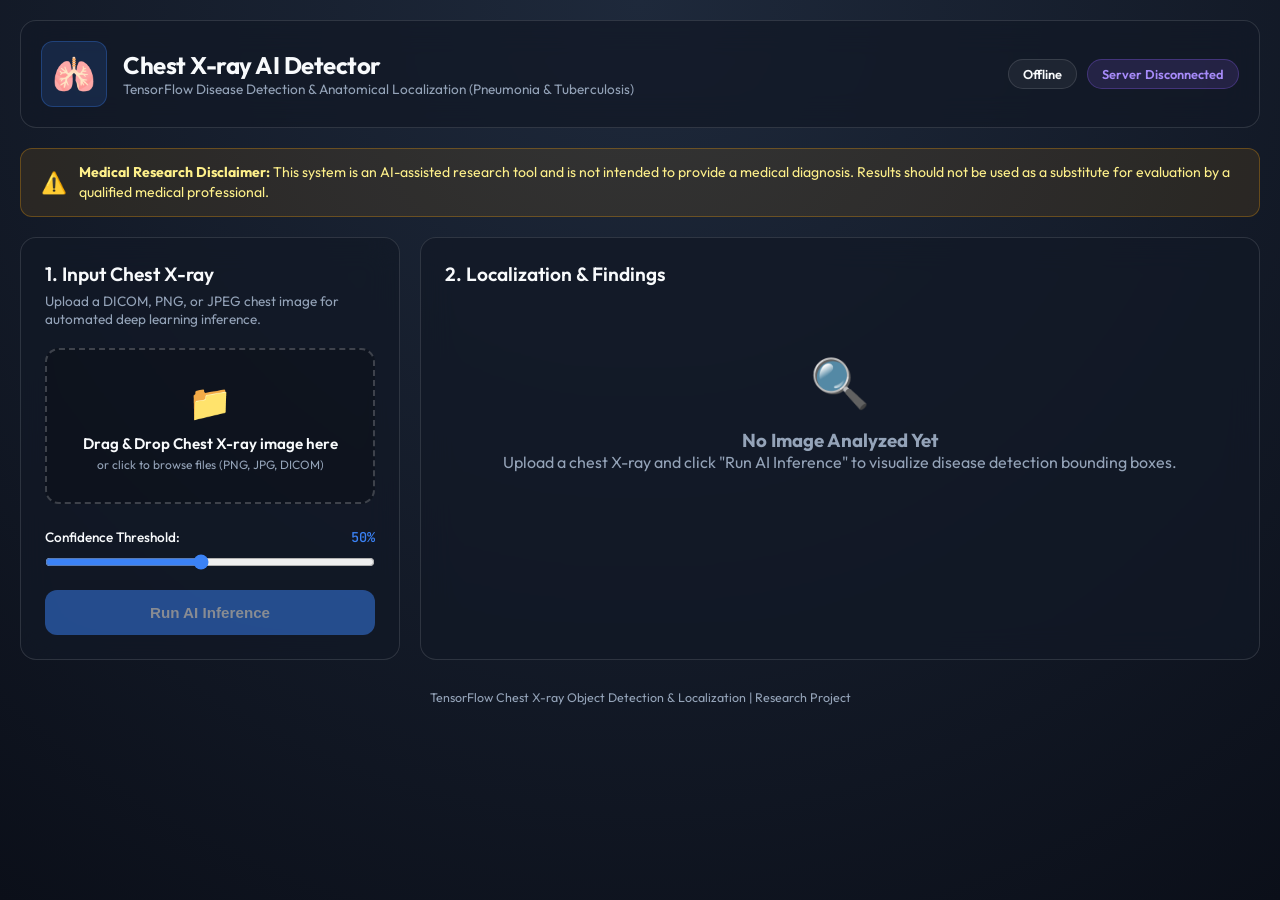
==== frontend/index.html @ af3ffcc7 "first commit" ====
<!DOCTYPE html>
<html lang="en">
<head>
    <meta charset="UTF-8">
    <meta name="viewport" content="width=device-width, initial-scale=1.0">
    <title>Chest X-ray Disease Detection & Localization AI</title>
    <link rel="stylesheet" href="style.css">
    <link rel="preconnect" href="https://fonts.googleapis.com">
    <link rel="preconnect" href="https://fonts.gstatic.com" crossorigin>
    <link href="https://fonts.googleapis.com/css2?family=Outfit:wght@300;400;500;600;700&family=JetBrains+Mono:wght@400;500&display=swap" rel="stylesheet">
</head>
<body>
    <div class="app-container">
        <!-- Top Banner / Header -->
        <header class="app-header">
            <div class="brand">
                <div class="logo-icon">🫁</div>
                <div>
                    <h1>Chest X-ray AI Detector</h1>
                    <p class="subtitle">TensorFlow Disease Detection & Anatomical Localization (Pneumonia & Tuberculosis)</p>
                </div>
            </div>
            <div class="system-status">
                <span class="status-badge pulse" id="statusBadge">Connecting...</span>
                <span class="status-badge gpu" id="gpuBadge">GPU: Checking</span>
            </div>
        </header>

        <!-- Mandatory Medical Disclaimer Banner -->
        <div class="disclaimer-banner">
            <span class="disclaimer-icon">⚠️</span>
            <p id="medicalDisclaimer">
                <strong>Medical Research Disclaimer:</strong> This system is an AI-assisted research tool and is not intended to provide a medical diagnosis. Results should not be used as a substitute for evaluation by a qualified medical professional.
            </p>
        </div>

        <!-- Main Workspace -->
        <main class="workspace">
            <!-- Left Side: Control & Upload Section -->
            <section class="control-panel glass-card">
                <h2>1. Input Chest X-ray</h2>
                <p class="section-desc">Upload a DICOM, PNG, or JPEG chest image for automated deep learning inference.</p>

                <!-- Drag & Drop Zone -->
                <div class="drop-zone" id="dropZone">
                    <input type="file" id="fileInput" accept="image/*,.dcm" class="file-input">
                    <div class="drop-content">
                        <div class="upload-icon">📁</div>
                        <p class="primary-text">Drag & Drop Chest X-ray image here</p>
                        <p class="secondary-text">or click to browse files (PNG, JPG, DICOM)</p>
                    </div>
                </div>

                <!-- Parameters Form -->
                <div class="controls-form">
                    <div class="control-group">
                        <div class="label-row">
                            <label for="confThreshold">Confidence Threshold:</label>
                            <span class="conf-val" id="confVal">50%</span>
                        </div>
                        <input type="range" id="confThreshold" min="10" max="95" value="50" step="5">
                    </div>

                    <button class="btn-primary" id="analyzeBtn" disabled>
                        <span>Run AI Inference</span>
                        <div class="spinner hidden" id="btnSpinner"></div>
                    </button>
                </div>
            </section>

            <!-- Right Side: Visualization & Findings Output -->
            <section class="results-panel glass-card">
                <h2>2. Localization & Findings</h2>

                <div class="results-grid" id="resultsGrid">
                    <!-- Placeholder State -->
                    <div class="placeholder-state" id="placeholderState">
                        <div class="pulse-ring">🔍</div>
                        <h3>No Image Analyzed Yet</h3>
                        <p>Upload a chest X-ray and click "Run AI Inference" to visualize disease detection bounding boxes.</p>
                    </div>

                    <!-- Active Result State -->
                    <div class="active-results hidden" id="activeResults">
                        <div class="image-viewer">
                            <div class="viewer-header">
                                <span>Annotated Image Output</span>
                                <span class="badge count-badge" id="detectionCountBadge">0 Detections</span>
                            </div>
                            <div class="image-container">
                                <img id="annotatedImage" src="" alt="Annotated X-ray Output">
                            </div>
                        </div>

                        <div class="findings-list">
                            <h3>Detected Abnormalities</h3>
                            <div id="findingsContainer" class="findings-container">
                                <!-- Dynamic Detection Cards -->
                            </div>
                        </div>
                    </div>
                </div>
            </section>
        </main>

        <!-- Footer -->
        <footer class="app-footer">
            <p>TensorFlow Chest X-ray Object Detection & Localization | Research Project</p>
        </footer>
    </div>

    <script src="app.js"></script>
</body>
</html>
---- frontend/style.css ----
:root {
    --bg-dark: #0b0f19;
    --card-bg: rgba(18, 24, 38, 0.75);
    --border-color: rgba(255, 255, 255, 0.12);
    --primary: #3b82f6;
    --primary-hover: #2563eb;
    --accent-pneu: #ff6b00;
    --accent-tb: #00e676;
    --text-main: #f8fafc;
    --text-muted: #94a3b8;
    --font-sans: 'Outfit', -apple-system, sans-serif;
    --font-mono: 'JetBrains Mono', monospace;
}

* {
    box-sizing: border-box;
    margin: 0;
    padding: 0;
}

body {
    background: radial-gradient(circle at 50% 0%, #1e293b 0%, #0b0f19 100%);
    color: var(--text-main);
    font-family: var(--font-sans);
    min-height: 100vh;
    display: flex;
    justify-content: center;
    padding: 20px;
}

.app-container {
    width: 100%;
    max-width: 1300px;
    display: flex;
    flex-direction: column;
    gap: 20px;
}

/* Header */
.app-header {
    display: flex;
    justify-content: space-between;
    align-items: center;
    padding: 20px;
    background: var(--card-bg);
    backdrop-filter: blur(16px);
    border: 1px solid var(--border-color);
    border-radius: 16px;
}

.brand {
    display: flex;
    align-items: center;
    gap: 16px;
}

.logo-icon {
    font-size: 2.2rem;
    background: rgba(59, 130, 246, 0.15);
    padding: 10px;
    border-radius: 12px;
    border: 1px solid rgba(59, 130, 246, 0.3);
}

.brand h1 {
    font-size: 1.5rem;
    font-weight: 700;
    letter-spacing: -0.5px;
}

.subtitle {
    font-size: 0.85rem;
    color: var(--text-muted);
}

.system-status {
    display: flex;
    gap: 10px;
}

.status-badge {
    padding: 6px 14px;
    border-radius: 20px;
    font-size: 0.8rem;
    font-weight: 600;
    background: rgba(255, 255, 255, 0.05);
    border: 1px solid var(--border-color);
}

.status-badge.online {
    background: rgba(16, 185, 129, 0.15);
    color: #10b981;
    border-color: rgba(16, 185, 129, 0.3);
}

.status-badge.gpu {
    background: rgba(139, 92, 246, 0.15);
    color: #a78bfa;
    border-color: rgba(139, 92, 246, 0.3);
}

/* Medical Disclaimer Banner */
.disclaimer-banner {
    display: flex;
    align-items: center;
    gap: 12px;
    padding: 14px 20px;
    background: rgba(245, 158, 11, 0.1);
    border: 1px solid rgba(245, 158, 11, 0.3);
    border-radius: 12px;
    color: #fef08a;
    font-size: 0.88rem;
    line-height: 1.4;
}

.disclaimer-icon {
    font-size: 1.3rem;
}

/* Workspace Layout */
.workspace {
    display: grid;
    grid-template-columns: 380px 1fr;
    gap: 20px;
}

@media (max-width: 960px) {
    .workspace {
        grid-template-columns: 1fr;
    }
}

.glass-card {
    background: var(--card-bg);
    backdrop-filter: blur(16px);
    border: 1px solid var(--border-color);
    border-radius: 16px;
    padding: 24px;
}

.control-panel h2, .results-panel h2 {
    font-size: 1.2rem;
    font-weight: 600;
    margin-bottom: 6px;
}

.section-desc {
    font-size: 0.85rem;
    color: var(--text-muted);
    margin-bottom: 20px;
}

/* Drop Zone */
.drop-zone {
    border: 2px dashed rgba(255, 255, 255, 0.2);
    border-radius: 14px;
    padding: 30px 20px;
    text-align: center;
    cursor: pointer;
    position: relative;
    transition: all 0.2s ease;
    background: rgba(0, 0, 0, 0.2);
}

.drop-zone:hover, .drop-zone.drag-over {
    border-color: var(--primary);
    background: rgba(59, 130, 246, 0.08);
}

.file-input {
    position: absolute;
    top: 0;
    left: 0;
    width: 100%;
    height: 100%;
    opacity: 0;
    cursor: pointer;
}

.upload-icon {
    font-size: 2.2rem;
    margin-bottom: 10px;
}

.primary-text {
    font-weight: 600;
    font-size: 0.95rem;
    margin-bottom: 4px;
}

.secondary-text {
    font-size: 0.75rem;
    color: var(--text-muted);
}

/* Form Controls */
.controls-form {
    margin-top: 24px;
    display: flex;
    flex-direction: column;
    gap: 20px;
}

.control-group {
    display: flex;
    flex-direction: column;
    gap: 8px;
}

.label-row {
    display: flex;
    justify-content: space-between;
    font-size: 0.85rem;
    font-weight: 500;
}

.conf-val {
    color: var(--primary);
    font-family: var(--font-mono);
}

input[type="range"] {
    width: 100%;
    accent-color: var(--primary);
}

/* Button */
.btn-primary {
    background: var(--primary);
    color: white;
    border: none;
    padding: 14px;
    border-radius: 12px;
    font-weight: 600;
    font-size: 0.95rem;
    cursor: pointer;
    display: flex;
    justify-content: center;
    align-items: center;
    gap: 10px;
    transition: background 0.2s ease;
}

.btn-primary:hover:not(:disabled) {
    background: var(--primary-hover);
}

.btn-primary:disabled {
    opacity: 0.5;
    cursor: not-allowed;
}

/* Results Panel */
.placeholder-state {
    display: flex;
    flex-direction: column;
    align-items: center;
    justify-content: center;
    padding: 60px 20px;
    text-align: center;
    color: var(--text-muted);
}

.pulse-ring {
    font-size: 3rem;
    margin-bottom: 16px;
}

.active-results {
    display: grid;
    grid-template-columns: 1fr 340px;
    gap: 20px;
}

@media (max-width: 1100px) {
    .active-results {
        grid-template-columns: 1fr;
    }
}

.image-viewer {
    background: rgba(0, 0, 0, 0.4);
    border: 1px solid var(--border-color);
    border-radius: 12px;
    overflow: hidden;
}

.viewer-header {
    display: flex;
    justify-content: space-between;
    align-items: center;
    padding: 12px 16px;
    background: rgba(255, 255, 255, 0.05);
    font-size: 0.85rem;
    font-weight: 600;
}

.count-badge {
    background: var(--primary);
    padding: 4px 10px;
    border-radius: 12px;
    font-size: 0.75rem;
}

.image-container img {
    width: 100%;
    height: auto;
    display: block;
    object-fit: contain;
    max-height: 520px;
}

.findings-list h3 {
    font-size: 1rem;
    margin-bottom: 12px;
}

.findings-container {
    display: flex;
    flex-direction: column;
    gap: 12px;
}

.card-detection {
    background: rgba(255, 255, 255, 0.04);
    border: 1px solid var(--border-color);
    border-left: 4px solid var(--primary);
    border-radius: 10px;
    padding: 14px;
}

.card-detection.pneumonia {
    border-left-color: var(--accent-pneu);
}

.card-detection.tuberculosis {
    border-left-color: var(--accent-tb);
}

.card-header {
    display: flex;
    justify-content: space-between;
    align-items: center;
    margin-bottom: 8px;
}

.disease-title {
    font-weight: 700;
    font-size: 0.95rem;
}

.conf-score {
    font-family: var(--font-mono);
    font-weight: 600;
    font-size: 0.9rem;
    color: var(--primary);
}

.location-tag {
    font-size: 0.8rem;
    color: var(--text-muted);
    margin-bottom: 8px;
}

.progress-bar {
    height: 6px;
    background: rgba(255, 255, 255, 0.1);
    border-radius: 3px;
    overflow: hidden;
}

.progress-fill {
    height: 100%;
    background: var(--primary);
    transition: width 0.4s ease;
}

.hidden {
    display: none !important;
}

/* Spinner */
.spinner {
    width: 18px;
    height: 18px;
    border: 2px solid rgba(255, 255, 255, 0.3);
    border-top-color: white;
    border-radius: 50%;
    animation: spin 0.8s linear infinite;
}

@keyframes spin {
    to { transform: rotate(360deg); }
}

.app-footer {
    text-align: center;
    font-size: 0.78rem;
    color: var(--text-muted);
    padding: 10px 0;
}
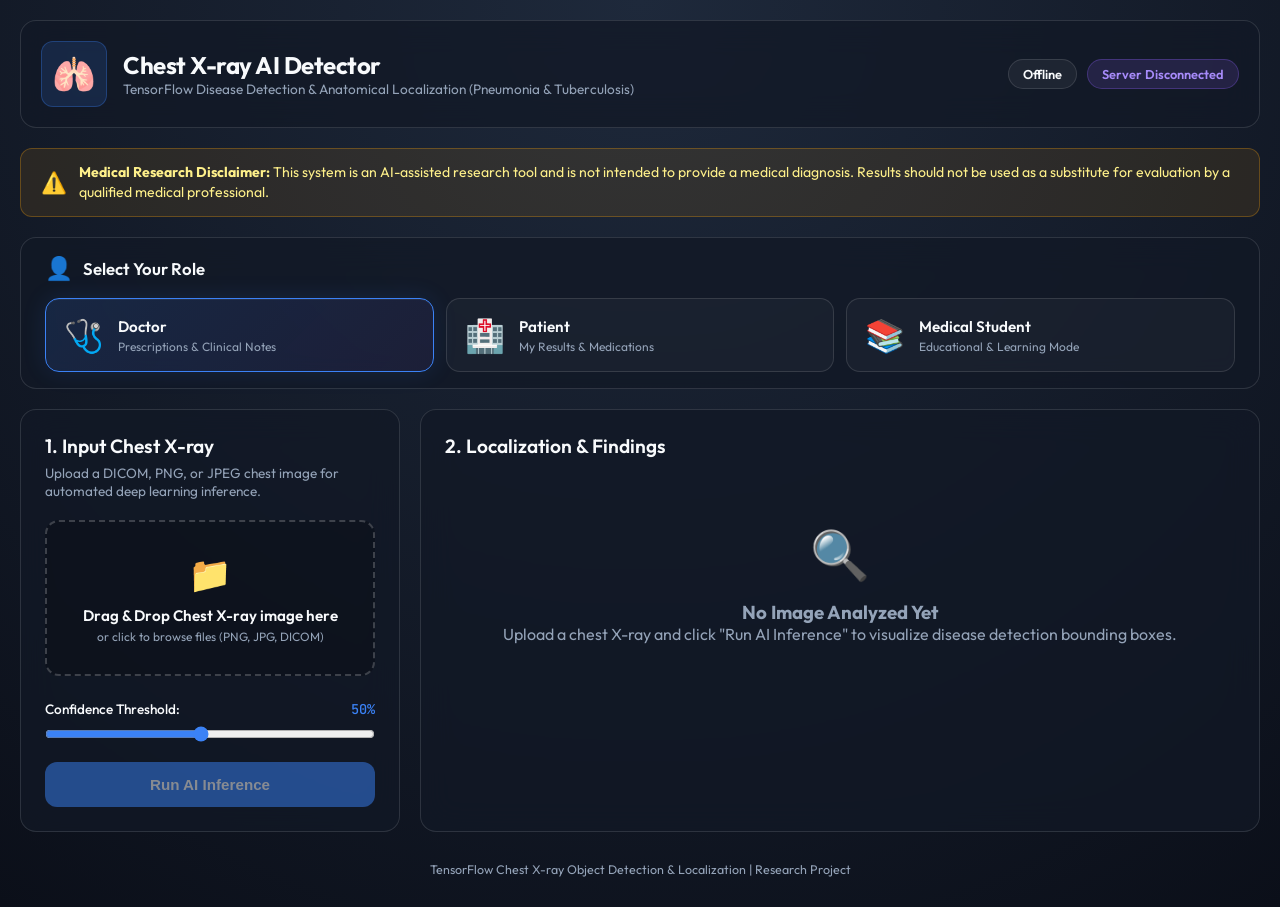
==== commit af5df7e5: "Add agentic AI engine and script updates" ====
--- a/frontend/index.html
+++ b/frontend/index.html
@@ -34,6 +34,37 @@
             </p>
         </div>
 
+        <!-- Role Selection -->
+        <div class="role-selector glass-card" id="roleSelector">
+            <div class="role-header">
+                <span>👤</span>
+                <h3>Select Your Role</h3>
+            </div>
+            <div class="role-buttons">
+                <button class="role-btn active" data-role="doctor" id="roleDoctor">
+                    <span class="role-emoji">🩺</span>
+                    <div>
+                        <span class="role-name">Doctor</span>
+                        <span class="role-desc">Prescriptions & Clinical Notes</span>
+                    </div>
+                </button>
+                <button class="role-btn" data-role="patient" id="rolePatient">
+                    <span class="role-emoji">🏥</span>
+                    <div>
+                        <span class="role-name">Patient</span>
+                        <span class="role-desc">My Results & Medications</span>
+                    </div>
+                </button>
+                <button class="role-btn" data-role="student" id="roleStudent">
+                    <span class="role-emoji">📚</span>
+                    <div>
+                        <span class="role-name">Medical Student</span>
+                        <span class="role-desc">Educational & Learning Mode</span>
+                    </div>
+                </button>
+            </div>
+        </div>
+
         <!-- Main Workspace -->
         <main class="workspace">
             <!-- Left Side: Control & Upload Section -->
@@ -103,6 +134,80 @@
             </section>
         </main>
 
+        <!-- Clinical Workflow Section (appears after analysis) -->
+        <section class="clinical-section hidden" id="clinicalSection">
+            <!-- Severity Assessment -->
+            <div class="severity-bar glass-card" id="severityBar">
+                <div class="severity-header">
+                    <h2><span class="panel-icon">⚡</span> Clinical Assessment</h2>
+                    <span class="severity-badge" id="severityBadge">Pending</span>
+                </div>
+                <div class="severity-summary" id="severitySummary"></div>
+            </div>
+
+            <div class="clinical-grid">
+                <!-- Prescription Panel -->
+                <div class="prescription-panel glass-card" id="prescriptionPanel">
+                    <div class="panel-header">
+                        <h2><span class="panel-icon">💊</span> <span id="rxTitle">Prescription</span></h2>
+                        <span class="role-indicator" id="rxRoleIndicator"></span>
+                    </div>
+                    <div id="prescriptionContent"></div>
+                </div>
+
+                <!-- Follow-Up Timeline -->
+                <div class="followup-panel glass-card" id="followupPanel">
+                    <div class="panel-header">
+                        <h2><span class="panel-icon">📅</span> <span id="fuTitle">Follow-Up Plan</span></h2>
+                    </div>
+                    <div class="timeline" id="followupTimeline"></div>
+                </div>
+            </div>
+
+            <!-- Clinical Notes (Doctor Only) -->
+            <div class="notes-panel glass-card hidden" id="clinicalNotesPanel">
+                <div class="panel-header">
+                    <h2><span class="panel-icon">📝</span> Clinical Notes</h2>
+                </div>
+                <textarea id="clinicalNotes" placeholder="Add clinical observations, patient history, and additional notes here..."></textarea>
+            </div>
+
+            <!-- Patient Lifestyle (Patient Only) -->
+            <div class="lifestyle-panel glass-card hidden" id="lifestylePanel">
+                <div class="panel-header">
+                    <h2><span class="panel-icon">🌿</span> Self-Care & Lifestyle Advice</h2>
+                </div>
+                <div id="lifestyleContent"></div>
+            </div>
+
+            <!-- Diet Recommendation Agent -->
+            <div class="diet-panel glass-card hidden" id="dietPanel">
+                <div class="panel-header">
+                    <h2><span class="panel-icon">🥗</span> Diet Recommendation Agent</h2>
+                    <span class="diet-badge" id="dietBadge">AI Nutrition</span>
+                </div>
+                <div id="dietContent"></div>
+            </div>
+
+            <!-- Educational Panel (Student Only) -->
+            <div class="education-panel glass-card hidden" id="educationPanel">
+                <div class="panel-header">
+                    <h2><span class="panel-icon">📖</span> Educational Information</h2>
+                </div>
+                <div id="educationContent"></div>
+            </div>
+
+            <!-- Report Generation -->
+            <div class="report-actions glass-card" id="reportActions">
+                <button class="btn-report" id="generateReportBtn">
+                    <span>📋</span> Generate Clinical Report
+                </button>
+                <button class="btn-report secondary" id="printReportBtn">
+                    <span>🖨️</span> Print Report
+                </button>
+            </div>
+        </section>
+
         <!-- Footer -->
         <footer class="app-footer">
             <p>TensorFlow Chest X-ray Object Detection & Localization | Research Project</p>
--- a/frontend/style.css
+++ b/frontend/style.css
@@ -399,3 +399,864 @@
     color: var(--text-muted);
     padding: 10px 0;
 }
+
+/* ============================================================
+   ROLE SELECTOR
+   ============================================================ */
+.role-selector {
+    padding: 16px 24px;
+}
+
+.role-header {
+    display: flex;
+    align-items: center;
+    gap: 10px;
+    margin-bottom: 16px;
+}
+
+.role-header span {
+    font-size: 1.4rem;
+}
+
+.role-header h3 {
+    font-size: 1.05rem;
+    font-weight: 600;
+}
+
+.role-buttons {
+    display: grid;
+    grid-template-columns: repeat(3, 1fr);
+    gap: 12px;
+}
+
+.role-btn {
+    display: flex;
+    align-items: center;
+    gap: 14px;
+    padding: 16px 18px;
+    background: rgba(255, 255, 255, 0.03);
+    border: 1px solid var(--border-color);
+    border-radius: 14px;
+    color: var(--text-main);
+    cursor: pointer;
+    transition: all 0.3s cubic-bezier(0.4, 0, 0.2, 1);
+    text-align: left;
+    font-family: var(--font-sans);
+}
+
+.role-btn:hover {
+    background: rgba(59, 130, 246, 0.06);
+    border-color: rgba(59, 130, 246, 0.25);
+    transform: translateY(-2px);
+}
+
+.role-btn.active {
+    background: linear-gradient(135deg, rgba(59, 130, 246, 0.14), rgba(139, 92, 246, 0.08));
+    border-color: var(--primary);
+    box-shadow: 0 0 24px rgba(59, 130, 246, 0.12), inset 0 1px 0 rgba(255, 255, 255, 0.06);
+}
+
+.role-emoji {
+    font-size: 2rem;
+    flex-shrink: 0;
+}
+
+.role-name {
+    font-weight: 600;
+    font-size: 0.95rem;
+    display: block;
+}
+
+.role-desc {
+    font-size: 0.75rem;
+    color: var(--text-muted);
+    display: block;
+    margin-top: 3px;
+}
+
+/* ============================================================
+   CLINICAL SECTION & ANIMATIONS
+   ============================================================ */
+.clinical-section {
+    display: flex;
+    flex-direction: column;
+    gap: 20px;
+    animation: slideUp 0.5s cubic-bezier(0.4, 0, 0.2, 1);
+}
+
+@keyframes slideUp {
+    from { opacity: 0; transform: translateY(30px); }
+    to { opacity: 1; transform: translateY(0); }
+}
+
+@keyframes fadeInUp {
+    from { opacity: 0; transform: translateY(16px); }
+    to { opacity: 1; transform: translateY(0); }
+}
+
+/* Severity Bar */
+.severity-header {
+    display: flex;
+    justify-content: space-between;
+    align-items: center;
+    margin-bottom: 16px;
+}
+
+.severity-header h2 {
+    font-size: 1.15rem;
+    font-weight: 600;
+    display: flex;
+    align-items: center;
+    gap: 8px;
+}
+
+.panel-icon {
+    font-size: 1.2rem;
+}
+
+.severity-badge {
+    padding: 6px 16px;
+    border-radius: 20px;
+    font-size: 0.85rem;
+    font-weight: 700;
+    font-family: var(--font-mono);
+    letter-spacing: 0.5px;
+}
+
+.severity-badge.mild {
+    background: rgba(16, 185, 129, 0.15);
+    color: #10b981;
+    border: 1px solid rgba(16, 185, 129, 0.3);
+}
+
+.severity-badge.moderate {
+    background: rgba(245, 158, 11, 0.15);
+    color: #f59e0b;
+    border: 1px solid rgba(245, 158, 11, 0.3);
+}
+
+.severity-badge.severe {
+    background: rgba(239, 68, 68, 0.15);
+    color: #ef4444;
+    border: 1px solid rgba(239, 68, 68, 0.3);
+}
+
+.severity-summary {
+    font-size: 0.9rem;
+    color: var(--text-muted);
+    line-height: 1.7;
+}
+
+.severity-summary strong {
+    color: var(--text-main);
+}
+
+/* Clinical Grid */
+.clinical-grid {
+    display: grid;
+    grid-template-columns: 1fr 1fr;
+    gap: 20px;
+}
+
+/* Panel Headers */
+.panel-header {
+    display: flex;
+    justify-content: space-between;
+    align-items: center;
+    margin-bottom: 20px;
+}
+
+.panel-header h2 {
+    font-size: 1.1rem;
+    font-weight: 600;
+    display: flex;
+    align-items: center;
+    gap: 8px;
+    margin-bottom: 0;
+}
+
+.role-indicator {
+    font-size: 0.72rem;
+    padding: 4px 10px;
+    border-radius: 8px;
+    background: rgba(59, 130, 246, 0.12);
+    color: var(--primary);
+    font-weight: 600;
+}
+
+/* ============================================================
+   PRESCRIPTION CARDS
+   ============================================================ */
+.disease-rx-group {
+    margin-bottom: 24px;
+    animation: fadeInUp 0.4s ease both;
+}
+
+.disease-rx-group:last-child {
+    margin-bottom: 0;
+}
+
+.disease-rx-title {
+    display: flex;
+    align-items: center;
+    gap: 10px;
+    margin-bottom: 14px;
+    padding-bottom: 10px;
+    border-bottom: 1px solid var(--border-color);
+}
+
+.disease-rx-title h3 {
+    font-size: 1rem;
+    font-weight: 600;
+}
+
+.disease-rx-severity {
+    font-size: 0.72rem;
+    padding: 3px 10px;
+    border-radius: 10px;
+    font-weight: 600;
+}
+
+.rx-cards {
+    display: flex;
+    flex-direction: column;
+    gap: 10px;
+}
+
+.rx-card {
+    background: rgba(255, 255, 255, 0.03);
+    border: 1px solid var(--border-color);
+    border-radius: 12px;
+    padding: 14px 16px;
+    transition: all 0.25s ease;
+    animation: fadeInUp 0.4s ease both;
+}
+
+.rx-card:hover {
+    background: rgba(255, 255, 255, 0.06);
+    border-color: rgba(255, 255, 255, 0.2);
+}
+
+.rx-card.excluded {
+    opacity: 0.35;
+}
+
+.rx-card.excluded .rx-drug-name,
+.rx-card.excluded .rx-dose {
+    text-decoration: line-through;
+}
+
+.rx-card-header {
+    display: flex;
+    justify-content: space-between;
+    align-items: center;
+    margin-bottom: 10px;
+}
+
+.rx-drug-info {
+    display: flex;
+    align-items: center;
+    gap: 8px;
+    flex-wrap: wrap;
+}
+
+.rx-drug-name {
+    font-weight: 700;
+    font-size: 0.95rem;
+}
+
+.rx-dose {
+    font-family: var(--font-mono);
+    font-size: 0.82rem;
+    color: var(--primary);
+    font-weight: 500;
+}
+
+.rx-class-badge {
+    padding: 3px 10px;
+    border-radius: 8px;
+    font-size: 0.68rem;
+    font-weight: 700;
+    text-transform: uppercase;
+    letter-spacing: 0.5px;
+    white-space: nowrap;
+}
+
+.rx-details {
+    display: grid;
+    grid-template-columns: repeat(3, 1fr);
+    gap: 8px;
+}
+
+.rx-detail-item {
+    font-size: 0.8rem;
+}
+
+.rx-detail-label {
+    color: var(--text-muted);
+    display: block;
+    font-size: 0.68rem;
+    margin-bottom: 2px;
+    text-transform: uppercase;
+    letter-spacing: 0.5px;
+}
+
+.rx-detail-value {
+    color: var(--text-main);
+    font-weight: 500;
+}
+
+.rx-toggle {
+    display: flex;
+    align-items: center;
+    gap: 6px;
+    cursor: pointer;
+    font-size: 0.76rem;
+    color: var(--text-muted);
+}
+
+.rx-toggle input[type="checkbox"] {
+    accent-color: var(--primary);
+    width: 16px;
+    height: 16px;
+    cursor: pointer;
+}
+
+.rx-patient-instruction {
+    margin-top: 8px;
+    padding: 8px 12px;
+    background: rgba(59, 130, 246, 0.06);
+    border-radius: 8px;
+    font-size: 0.82rem;
+    color: #93c5fd;
+    line-height: 1.5;
+}
+
+/* ============================================================
+   FOLLOW-UP TIMELINE
+   ============================================================ */
+.timeline {
+    position: relative;
+    padding-left: 28px;
+}
+
+.timeline::before {
+    content: '';
+    position: absolute;
+    left: 10px;
+    top: 8px;
+    bottom: 8px;
+    width: 2px;
+    background: linear-gradient(to bottom, var(--primary), rgba(139, 92, 246, 0.3));
+    border-radius: 2px;
+}
+
+.timeline-item {
+    position: relative;
+    padding: 10px 0;
+    animation: fadeInUp 0.4s ease both;
+}
+
+.timeline-dot {
+    position: absolute;
+    left: -24px;
+    top: 14px;
+    width: 14px;
+    height: 14px;
+    border-radius: 50%;
+    background: var(--bg-dark);
+    border: 3px solid var(--primary);
+    z-index: 1;
+}
+
+.timeline-dot.urgent {
+    border-color: #f59e0b;
+    background: rgba(245, 158, 11, 0.2);
+    box-shadow: 0 0 10px rgba(245, 158, 11, 0.3);
+}
+
+.timeline-content {
+    background: rgba(255, 255, 255, 0.03);
+    border: 1px solid var(--border-color);
+    border-radius: 10px;
+    padding: 14px 16px;
+    transition: all 0.2s ease;
+}
+
+.timeline-content:hover {
+    background: rgba(255, 255, 255, 0.06);
+}
+
+.timeline-time {
+    font-weight: 700;
+    font-size: 0.88rem;
+    color: var(--primary);
+    margin-bottom: 4px;
+    display: flex;
+    align-items: center;
+    gap: 8px;
+}
+
+.urgent-tag {
+    font-size: 0.62rem;
+    padding: 2px 8px;
+    background: rgba(245, 158, 11, 0.15);
+    color: #f59e0b;
+    border-radius: 6px;
+    font-weight: 700;
+}
+
+.timeline-action {
+    font-size: 0.83rem;
+    color: var(--text-muted);
+    line-height: 1.5;
+}
+
+.timeline-disease-tag {
+    font-size: 0.68rem;
+    padding: 2px 8px;
+    border-radius: 6px;
+    font-weight: 600;
+    margin-top: 6px;
+    display: inline-block;
+}
+
+/* ============================================================
+   CLINICAL NOTES
+   ============================================================ */
+.notes-panel textarea {
+    width: 100%;
+    min-height: 140px;
+    background: rgba(0, 0, 0, 0.3);
+    border: 1px solid var(--border-color);
+    border-radius: 10px;
+    padding: 16px;
+    color: var(--text-main);
+    font-family: var(--font-mono);
+    font-size: 0.85rem;
+    resize: vertical;
+    outline: none;
+    transition: border-color 0.2s ease, box-shadow 0.2s ease;
+    line-height: 1.6;
+}
+
+.notes-panel textarea:focus {
+    border-color: var(--primary);
+    box-shadow: 0 0 0 3px rgba(59, 130, 246, 0.1);
+}
+
+/* ============================================================
+   PATIENT LIFESTYLE
+   ============================================================ */
+.patient-explanation {
+    background: rgba(59, 130, 246, 0.08);
+    border: 1px solid rgba(59, 130, 246, 0.2);
+    border-radius: 12px;
+    padding: 18px 20px;
+    margin-bottom: 24px;
+    font-size: 0.92rem;
+    line-height: 1.7;
+    color: var(--text-main);
+}
+
+.patient-explanation h3 {
+    margin-bottom: 8px;
+    font-size: 1rem;
+    color: #93c5fd;
+}
+
+.lifestyle-list {
+    display: flex;
+    flex-direction: column;
+    gap: 10px;
+    margin-bottom: 24px;
+}
+
+.lifestyle-item {
+    padding: 12px 16px;
+    background: rgba(16, 185, 129, 0.06);
+    border: 1px solid rgba(16, 185, 129, 0.15);
+    border-radius: 10px;
+    font-size: 0.88rem;
+    line-height: 1.5;
+    color: var(--text-main);
+    animation: fadeInUp 0.3s ease both;
+}
+
+.warning-section {
+    margin-top: 8px;
+}
+
+.warning-title {
+    font-size: 1rem;
+    font-weight: 700;
+    color: #ef4444;
+    margin-bottom: 12px;
+    display: flex;
+    align-items: center;
+    gap: 8px;
+}
+
+.warning-list {
+    display: flex;
+    flex-direction: column;
+    gap: 8px;
+}
+
+.warning-item {
+    padding: 10px 16px;
+    background: rgba(239, 68, 68, 0.06);
+    border: 1px solid rgba(239, 68, 68, 0.15);
+    border-radius: 10px;
+    font-size: 0.85rem;
+    color: #fca5a5;
+    display: flex;
+    align-items: flex-start;
+    gap: 10px;
+    animation: fadeInUp 0.3s ease both;
+}
+
+.warning-item::before {
+    content: '⚠️';
+    flex-shrink: 0;
+}
+
+/* ============================================================
+   DIET RECOMMENDATION AGENT
+   ============================================================ */
+.diet-panel {
+    animation: fadeInUp 0.5s ease both;
+}
+
+.diet-badge {
+    font-size: 0.72rem;
+    padding: 4px 12px;
+    border-radius: 10px;
+    background: linear-gradient(135deg, rgba(16, 185, 129, 0.15), rgba(34, 197, 94, 0.1));
+    color: #34d399;
+    font-weight: 700;
+    border: 1px solid rgba(16, 185, 129, 0.3);
+}
+
+.diet-overview {
+    background: rgba(16, 185, 129, 0.06);
+    border: 1px solid rgba(16, 185, 129, 0.15);
+    border-radius: 12px;
+    padding: 16px 20px;
+    margin-bottom: 20px;
+    font-size: 0.9rem;
+    line-height: 1.6;
+    color: var(--text-main);
+}
+
+.diet-overview h3 {
+    color: #34d399;
+    margin-bottom: 6px;
+    font-size: 1rem;
+}
+
+.diet-grid {
+    display: grid;
+    grid-template-columns: 1fr 1fr;
+    gap: 16px;
+    margin-bottom: 20px;
+}
+
+.diet-category {
+    background: rgba(255, 255, 255, 0.03);
+    border: 1px solid var(--border-color);
+    border-radius: 12px;
+    padding: 16px;
+    animation: fadeInUp 0.4s ease both;
+}
+
+.diet-category-title {
+    font-weight: 700;
+    font-size: 0.92rem;
+    margin-bottom: 12px;
+    display: flex;
+    align-items: center;
+    gap: 8px;
+}
+
+.diet-items {
+    display: flex;
+    flex-direction: column;
+    gap: 6px;
+}
+
+.diet-item {
+    padding: 8px 12px;
+    background: rgba(16, 185, 129, 0.04);
+    border-radius: 8px;
+    font-size: 0.84rem;
+    color: var(--text-main);
+    line-height: 1.4;
+}
+
+.diet-item.avoid {
+    background: rgba(239, 68, 68, 0.06);
+    border-left: 3px solid rgba(239, 68, 68, 0.4);
+}
+
+.diet-item.recommend {
+    background: rgba(16, 185, 129, 0.06);
+    border-left: 3px solid rgba(16, 185, 129, 0.4);
+}
+
+.diet-meal-plan {
+    background: rgba(139, 92, 246, 0.06);
+    border: 1px solid rgba(139, 92, 246, 0.15);
+    border-radius: 12px;
+    padding: 16px 20px;
+}
+
+.diet-meal-plan h4 {
+    color: #a78bfa;
+    font-size: 0.95rem;
+    margin-bottom: 12px;
+    display: flex;
+    align-items: center;
+    gap: 8px;
+}
+
+.meal-row {
+    display: flex;
+    align-items: flex-start;
+    gap: 12px;
+    padding: 10px 0;
+    border-bottom: 1px solid rgba(255, 255, 255, 0.05);
+}
+
+.meal-row:last-child {
+    border-bottom: none;
+}
+
+.meal-time {
+    font-weight: 700;
+    font-size: 0.82rem;
+    color: var(--primary);
+    min-width: 90px;
+    flex-shrink: 0;
+}
+
+.meal-desc {
+    font-size: 0.84rem;
+    color: var(--text-muted);
+    line-height: 1.5;
+}
+
+.diet-nutrients {
+    display: flex;
+    gap: 10px;
+    flex-wrap: wrap;
+    margin-top: 16px;
+}
+
+.nutrient-tag {
+    padding: 6px 14px;
+    border-radius: 20px;
+    font-size: 0.76rem;
+    font-weight: 600;
+    background: rgba(255, 255, 255, 0.04);
+    border: 1px solid var(--border-color);
+}
+
+.nutrient-tag.highlight {
+    background: rgba(59, 130, 246, 0.1);
+    border-color: rgba(59, 130, 246, 0.3);
+    color: #93c5fd;
+}
+
+/* ============================================================
+   EDUCATION PANEL
+   ============================================================ */
+.edu-section {
+    margin-bottom: 24px;
+    animation: fadeInUp 0.4s ease both;
+}
+
+.edu-section:last-child {
+    margin-bottom: 0;
+}
+
+.edu-section-title {
+    font-size: 0.95rem;
+    font-weight: 700;
+    color: var(--primary);
+    margin-bottom: 10px;
+    padding-bottom: 6px;
+    border-bottom: 1px solid rgba(59, 130, 246, 0.2);
+    display: flex;
+    align-items: center;
+    gap: 8px;
+}
+
+.edu-text {
+    font-size: 0.88rem;
+    line-height: 1.7;
+    color: var(--text-muted);
+    margin-bottom: 12px;
+}
+
+.edu-list {
+    list-style: none;
+    padding: 0;
+    display: flex;
+    flex-direction: column;
+    gap: 6px;
+}
+
+.edu-list li {
+    padding: 8px 14px;
+    background: rgba(255, 255, 255, 0.03);
+    border: 1px solid var(--border-color);
+    border-radius: 8px;
+    font-size: 0.84rem;
+    color: var(--text-main);
+}
+
+.edu-list li::before {
+    content: '▸ ';
+    color: var(--primary);
+    font-weight: 700;
+}
+
+.edu-refs {
+    display: flex;
+    flex-direction: column;
+    gap: 6px;
+}
+
+.edu-ref {
+    padding: 8px 14px;
+    background: rgba(139, 92, 246, 0.06);
+    border: 1px solid rgba(139, 92, 246, 0.15);
+    border-radius: 8px;
+    font-size: 0.82rem;
+    color: #a78bfa;
+    font-style: italic;
+}
+
+.edu-disease-header {
+    display: flex;
+    align-items: center;
+    gap: 10px;
+    margin-bottom: 20px;
+    padding-bottom: 12px;
+    border-bottom: 2px solid var(--border-color);
+}
+
+.edu-disease-header h3 {
+    font-size: 1.1rem;
+    font-weight: 700;
+}
+
+/* ============================================================
+   REPORT ACTIONS
+   ============================================================ */
+.report-actions {
+    display: flex;
+    gap: 12px;
+    justify-content: center;
+    padding: 20px 24px;
+}
+
+.btn-report {
+    display: flex;
+    align-items: center;
+    gap: 10px;
+    padding: 14px 28px;
+    border: none;
+    border-radius: 12px;
+    font-weight: 600;
+    font-size: 0.95rem;
+    cursor: pointer;
+    transition: all 0.25s ease;
+    font-family: var(--font-sans);
+    background: linear-gradient(135deg, var(--primary), #6366f1);
+    color: white;
+    box-shadow: 0 4px 16px rgba(59, 130, 246, 0.25);
+}
+
+.btn-report:hover {
+    transform: translateY(-2px);
+    box-shadow: 0 6px 24px rgba(59, 130, 246, 0.4);
+}
+
+.btn-report.secondary {
+    background: rgba(255, 255, 255, 0.06);
+    border: 1px solid var(--border-color);
+    color: var(--text-main);
+    box-shadow: none;
+}
+
+.btn-report.secondary:hover {
+    background: rgba(255, 255, 255, 0.1);
+    box-shadow: none;
+}
+
+/* ============================================================
+   RESPONSIVE
+   ============================================================ */
+@media (max-width: 700px) {
+    .role-buttons {
+        grid-template-columns: 1fr;
+    }
+    .clinical-grid {
+        grid-template-columns: 1fr;
+    }
+    .rx-details {
+        grid-template-columns: 1fr;
+    }
+    .report-actions {
+        flex-direction: column;
+    }
+    .diet-grid {
+        grid-template-columns: 1fr;
+    }
+    .app-header {
+        flex-direction: column;
+        gap: 12px;
+        text-align: center;
+    }
+    .brand {
+        flex-direction: column;
+    }
+}
+
+@media (max-width: 960px) {
+    .clinical-grid {
+        grid-template-columns: 1fr;
+    }
+}
+
+/* ============================================================
+   PRINT STYLES
+   ============================================================ */
+@media print {
+    body {
+        background: white;
+        color: black;
+        padding: 10px;
+    }
+    .app-header, .disclaimer-banner, .role-selector,
+    .control-panel, .report-actions, .app-footer,
+    .btn-primary, .drop-zone, .controls-form {
+        display: none !important;
+    }
+    .glass-card {
+        background: white;
+        border: 1px solid #ddd;
+        backdrop-filter: none;
+        box-shadow: none;
+    }
+    .hidden {
+        display: none !important;
+    }
+    .clinical-section, .severity-bar, .prescription-panel,
+    .followup-panel, .notes-panel, .diet-panel, .lifestyle-panel,
+    .education-panel {
+        break-inside: avoid;
+    }
+}
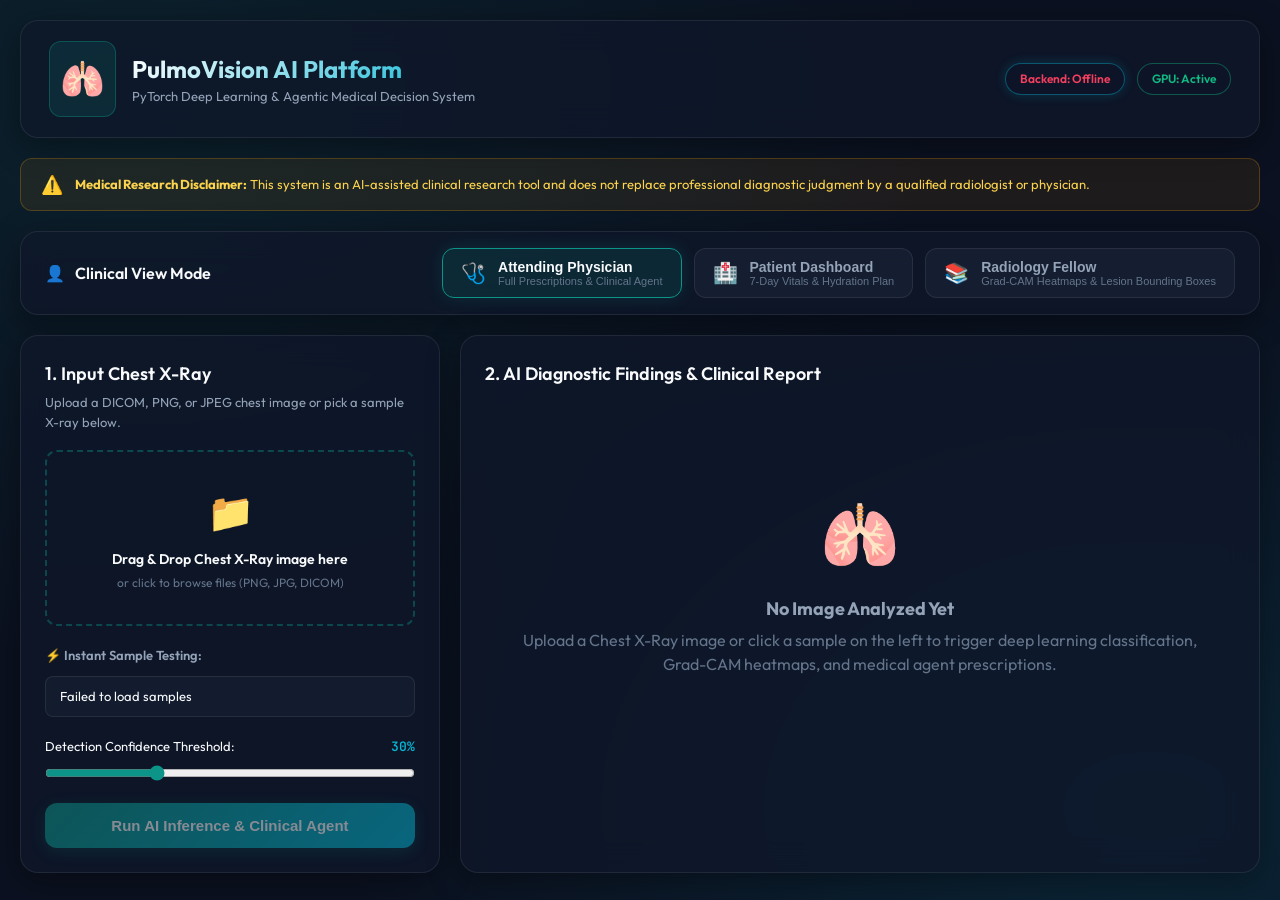
==== commit bc204bcd: "Build SOTA PyTorch GPU Healthcare Web Application & Agentic AI Frontend" ====
--- a/frontend/index.html
+++ b/frontend/index.html
@@ -3,63 +3,63 @@
 <head>
     <meta charset="UTF-8">
     <meta name="viewport" content="width=device-width, initial-scale=1.0">
-    <title>Chest X-ray Disease Detection & Localization AI</title>
+    <title>Chest X-ray AI Platform - Deep Learning & Clinical Agent</title>
     <link rel="stylesheet" href="style.css">
     <link rel="preconnect" href="https://fonts.googleapis.com">
     <link rel="preconnect" href="https://fonts.gstatic.com" crossorigin>
-    <link href="https://fonts.googleapis.com/css2?family=Outfit:wght@300;400;500;600;700&family=JetBrains+Mono:wght@400;500&display=swap" rel="stylesheet">
+    <link href="https://fonts.googleapis.com/css2?family=Outfit:wght@300;400;500;600;700;800&family=JetBrains+Mono:wght@400;500&display=swap" rel="stylesheet">
 </head>
 <body>
     <div class="app-container">
-        <!-- Top Banner / Header -->
-        <header class="app-header">
+        <!-- Top App Header -->
+        <header class="app-header glass-card">
             <div class="brand">
                 <div class="logo-icon">🫁</div>
                 <div>
-                    <h1>Chest X-ray AI Detector</h1>
-                    <p class="subtitle">TensorFlow Disease Detection & Anatomical Localization (Pneumonia & Tuberculosis)</p>
+                    <h1>PulmoVision AI Platform</h1>
+                    <p class="subtitle">PyTorch Deep Learning & Agentic Medical Decision System</p>
                 </div>
             </div>
             <div class="system-status">
-                <span class="status-badge pulse" id="statusBadge">Connecting...</span>
-                <span class="status-badge gpu" id="gpuBadge">GPU: Checking</span>
+                <span class="status-badge pulse" id="statusBadge">Connecting Backend...</span>
+                <span class="status-badge gpu" id="gpuBadge">GPU: Active</span>
             </div>
         </header>
 
-        <!-- Mandatory Medical Disclaimer Banner -->
+        <!-- Clinical Disclaimer Banner -->
         <div class="disclaimer-banner">
             <span class="disclaimer-icon">⚠️</span>
             <p id="medicalDisclaimer">
-                <strong>Medical Research Disclaimer:</strong> This system is an AI-assisted research tool and is not intended to provide a medical diagnosis. Results should not be used as a substitute for evaluation by a qualified medical professional.
+                <strong>Medical Research Disclaimer:</strong> This system is an AI-assisted clinical research tool and does not replace professional diagnostic judgment by a qualified radiologist or physician.
             </p>
         </div>
 
-        <!-- Role Selection -->
-        <div class="role-selector glass-card" id="roleSelector">
+        <!-- Role Selector Switcher -->
+        <div class="role-selector glass-card">
             <div class="role-header">
-                <span>👤</span>
-                <h3>Select Your Role</h3>
+                <span class="role-icon">👤</span>
+                <h3>Clinical View Mode</h3>
             </div>
             <div class="role-buttons">
                 <button class="role-btn active" data-role="doctor" id="roleDoctor">
                     <span class="role-emoji">🩺</span>
                     <div>
-                        <span class="role-name">Doctor</span>
-                        <span class="role-desc">Prescriptions & Clinical Notes</span>
+                        <span class="role-name">Attending Physician</span>
+                        <span class="role-desc">Full Prescriptions & Clinical Agent</span>
                     </div>
                 </button>
                 <button class="role-btn" data-role="patient" id="rolePatient">
                     <span class="role-emoji">🏥</span>
                     <div>
-                        <span class="role-name">Patient</span>
-                        <span class="role-desc">My Results & Medications</span>
+                        <span class="role-name">Patient Dashboard</span>
+                        <span class="role-desc">7-Day Vitals & Hydration Plan</span>
                     </div>
                 </button>
                 <button class="role-btn" data-role="student" id="roleStudent">
                     <span class="role-emoji">📚</span>
                     <div>
-                        <span class="role-name">Medical Student</span>
-                        <span class="role-desc">Educational & Learning Mode</span>
+                        <span class="role-name">Radiology Fellow</span>
+                        <span class="role-desc">Grad-CAM Heatmaps & Lesion Bounding Boxes</span>
                     </div>
                 </button>
             </div>
@@ -67,153 +67,177 @@
 
         <!-- Main Workspace -->
         <main class="workspace">
-            <!-- Left Side: Control & Upload Section -->
+            <!-- Left Panel: Input & Quick Sample Selector -->
             <section class="control-panel glass-card">
-                <h2>1. Input Chest X-ray</h2>
-                <p class="section-desc">Upload a DICOM, PNG, or JPEG chest image for automated deep learning inference.</p>
+                <h2>1. Input Chest X-Ray</h2>
+                <p class="section-desc">Upload a DICOM, PNG, or JPEG chest image or pick a sample X-ray below.</p>
 
                 <!-- Drag & Drop Zone -->
                 <div class="drop-zone" id="dropZone">
                     <input type="file" id="fileInput" accept="image/*,.dcm" class="file-input">
                     <div class="drop-content">
                         <div class="upload-icon">📁</div>
-                        <p class="primary-text">Drag & Drop Chest X-ray image here</p>
+                        <p class="primary-text">Drag & Drop Chest X-Ray image here</p>
                         <p class="secondary-text">or click to browse files (PNG, JPG, DICOM)</p>
                     </div>
                 </div>
 
-                <!-- Parameters Form -->
+                <!-- 1-Click Instant Sample Image Selector -->
+                <div class="sample-section">
+                    <h3>⚡ Instant Sample Testing:</h3>
+                    <div class="sample-grid" id="sampleGrid">
+                        <div class="sample-card loading">Loading samples...</div>
+                    </div>
+                </div>
+
+                <!-- Detection Threshold Slider -->
                 <div class="controls-form">
                     <div class="control-group">
                         <div class="label-row">
-                            <label for="confThreshold">Confidence Threshold:</label>
-                            <span class="conf-val" id="confVal">50%</span>
-                        </div>
-                        <input type="range" id="confThreshold" min="10" max="95" value="50" step="5">
+                            <label for="confThreshold">Detection Confidence Threshold:</label>
+                            <span class="conf-val" id="confVal">30%</span>
+                        </div>
+                        <input type="range" id="confThreshold" min="5" max="90" value="30" step="5">
                     </div>
 
                     <button class="btn-primary" id="analyzeBtn" disabled>
-                        <span>Run AI Inference</span>
+                        <span>Run AI Inference & Clinical Agent</span>
                         <div class="spinner hidden" id="btnSpinner"></div>
                     </button>
                 </div>
             </section>
 
-            <!-- Right Side: Visualization & Findings Output -->
-            <section class="results-panel glass-card">
-                <h2>2. Localization & Findings</h2>
-
-                <div class="results-grid" id="resultsGrid">
-                    <!-- Placeholder State -->
-                    <div class="placeholder-state" id="placeholderState">
-                        <div class="pulse-ring">🔍</div>
-                        <h3>No Image Analyzed Yet</h3>
-                        <p>Upload a chest X-ray and click "Run AI Inference" to visualize disease detection bounding boxes.</p>
-                    </div>
-
-                    <!-- Active Result State -->
-                    <div class="active-results hidden" id="activeResults">
-                        <div class="image-viewer">
-                            <div class="viewer-header">
-                                <span>Annotated Image Output</span>
-                                <span class="badge count-badge" id="detectionCountBadge">0 Detections</span>
-                            </div>
-                            <div class="image-container">
-                                <img id="annotatedImage" src="" alt="Annotated X-ray Output">
-                            </div>
-                        </div>
-
-                        <div class="findings-list">
-                            <h3>Detected Abnormalities</h3>
-                            <div id="findingsContainer" class="findings-container">
-                                <!-- Dynamic Detection Cards -->
-                            </div>
+            <!-- Right Panel: Results & Multi-Tab Agentic Report -->
+            <section class="results-panel glass-card" id="resultsSection">
+                <div class="results-header">
+                    <h2>2. AI Diagnostic Findings & Clinical Report</h2>
+                    <button class="btn-secondary hidden" id="exportPdfBtn">🖨️ Export Clinical PDF / Print</button>
+                </div>
+
+                <!-- Default Empty State -->
+                <div class="empty-state" id="emptyState">
+                    <div class="empty-icon">🫁</div>
+                    <h3>No Image Analyzed Yet</h3>
+                    <p>Upload a Chest X-Ray image or click a sample on the left to trigger deep learning classification, Grad-CAM heatmaps, and medical agent prescriptions.</p>
+                </div>
+
+                <!-- Active Analysis Results View -->
+                <div class="analysis-content hidden" id="analysisContent">
+                    <!-- Top Disease Probability Cards -->
+                    <div class="metrics-grid">
+                        <div class="metric-card pneumonia">
+                            <span class="card-label">Pneumonia Probability</span>
+                            <div class="prob-value" id="pnProbVal">0%</div>
+                            <div class="progress-bar"><div class="progress-fill pneumonia" id="pnProbBar" style="width: 0%"></div></div>
+                        </div>
+
+                        <div class="metric-card tb">
+                            <span class="card-label">Tuberculosis Probability</span>
+                            <div class="prob-value" id="tbProbVal">0%</div>
+                            <div class="progress-bar"><div class="progress-fill tb" id="tbProbBar" style="width: 0%"></div></div>
+                        </div>
+
+                        <div class="metric-card diagnosis">
+                            <span class="card-label">Primary AI Diagnosis</span>
+                            <div class="diag-status" id="diagStatus">Evaluating...</div>
+                            <span class="severity-badge" id="severityBadge">Normal</span>
+                        </div>
+                    </div>
+
+                    <!-- Multi-Tab Navigation -->
+                    <div class="tab-navigation">
+                        <button class="tab-btn active" data-tab="tab-findings">🔍 AI Image Findings</button>
+                        <button class="tab-btn" data-tab="tab-gradcam">🔥 Grad-CAM Heatmap</button>
+                        <button class="tab-btn" data-tab="tab-prescription">💊 Clinical Prescription</button>
+                        <button class="tab-btn" data-tab="tab-vitals">📊 7-Day Vitals Protocol</button>
+                        <button class="tab-btn" data-tab="tab-nutrition">🥗 Pulmonary Nutrition</button>
+                    </div>
+
+                    <!-- Tab 1: AI Findings & Annotated Image -->
+                    <div class="tab-pane active" id="tab-findings">
+                        <div class="image-viewer-grid">
+                            <div class="image-box">
+                                <h4>Annotated Detection Bounding Boxes</h4>
+                                <img id="annotatedImage" src="" alt="Annotated X-Ray Detections">
+                            </div>
+                            <div class="findings-details">
+                                <h4>Anatomical Findings & Localization</h4>
+                                <div id="findingsContainer" class="findings-container">
+                                    <p class="text-muted">No localized lesions detected.</p>
+                                </div>
+                            </div>
+                        </div>
+                    </div>
+
+                    <!-- Tab 2: Explainable AI Grad-CAM Heatmap -->
+                    <div class="tab-pane" id="tab-gradcam">
+                        <div class="image-viewer-grid">
+                            <div class="image-box">
+                                <h4>Grad-CAM Saliency Decision Regions</h4>
+                                <img id="gradcamImage" src="" alt="Grad-CAM Explainable AI Heatmap">
+                            </div>
+                            <div class="gradcam-explanation">
+                                <h4>Neural Activation Saliency</h4>
+                                <p>Grad-CAM (Gradient-weighted Class Activation Mapping) visualizes the specific neural network attention regions driving the AI classification score.</p>
+                                <div class="heatmap-legend">
+                                    <span class="legend-color high"></span> High Neural Focus (Red)
+                                    <span class="legend-color medium"></span> Moderate Attention (Yellow)
+                                    <span class="legend-color low"></span> Low Relevance (Blue)
+                                </div>
+                            </div>
+                        </div>
+                    </div>
+
+                    <!-- Tab 3: Clinical Prescription -->
+                    <div class="tab-pane" id="tab-prescription">
+                        <div class="prescription-container">
+                            <div class="rx-header">
+                                <h3>Rx Evidence-Based Medication Protocol</h3>
+                                <span class="rx-symbol">℞</span>
+                            </div>
+                            <div id="medicationGrid" class="medication-grid">
+                                <!-- Rendered dynamically -->
+                            </div>
+                        </div>
+                    </div>
+
+                    <!-- Tab 4: 7-Day Vitals Protocol -->
+                    <div class="tab-pane" id="tab-vitals">
+                        <div class="vitals-container">
+                            <h3>7-Day Home Monitoring & Red Flag Triggers</h3>
+                            <div class="red-flag-box" id="redFlagBox">
+                                <h4>🚨 Emergency Red Flag Triggers</h4>
+                                <ul id="redFlagList"></ul>
+                            </div>
+                            <div id="vitalsScheduleGrid" class="vitals-grid">
+                                <!-- Rendered dynamically -->
+                            </div>
+                        </div>
+                    </div>
+
+                    <!-- Tab 5: Pulmonary Nutrition & Hydration Plan -->
+                    <div class="tab-pane" id="tab-nutrition">
+                        <div class="nutrition-container">
+                            <h3>Pulmonary Nutrition & Anti-Inflammatory Guidelines</h3>
+                            <div class="targets-banner">
+                                <div class="target-item">
+                                    <span class="target-label">Hydration Target</span>
+                                    <span class="target-val" id="hydrationVal">3.0 Liters/day</span>
+                                </div>
+                                <div class="target-item">
+                                    <span class="target-label">Protein Target</span>
+                                    <span class="target-val" id="proteinVal">1.2 - 1.5 g/kg/day</span>
+                                </div>
+                            </div>
+                            <div id="pillarsGrid" class="pillars-grid"></div>
+                            <h4>Suggested Daily Meal Schedule</h4>
+                            <div id="mealGrid" class="meal-grid"></div>
                         </div>
                     </div>
                 </div>
             </section>
         </main>
-
-        <!-- Clinical Workflow Section (appears after analysis) -->
-        <section class="clinical-section hidden" id="clinicalSection">
-            <!-- Severity Assessment -->
-            <div class="severity-bar glass-card" id="severityBar">
-                <div class="severity-header">
-                    <h2><span class="panel-icon">⚡</span> Clinical Assessment</h2>
-                    <span class="severity-badge" id="severityBadge">Pending</span>
-                </div>
-                <div class="severity-summary" id="severitySummary"></div>
-            </div>
-
-            <div class="clinical-grid">
-                <!-- Prescription Panel -->
-                <div class="prescription-panel glass-card" id="prescriptionPanel">
-                    <div class="panel-header">
-                        <h2><span class="panel-icon">💊</span> <span id="rxTitle">Prescription</span></h2>
-                        <span class="role-indicator" id="rxRoleIndicator"></span>
-                    </div>
-                    <div id="prescriptionContent"></div>
-                </div>
-
-                <!-- Follow-Up Timeline -->
-                <div class="followup-panel glass-card" id="followupPanel">
-                    <div class="panel-header">
-                        <h2><span class="panel-icon">📅</span> <span id="fuTitle">Follow-Up Plan</span></h2>
-                    </div>
-                    <div class="timeline" id="followupTimeline"></div>
-                </div>
-            </div>
-
-            <!-- Clinical Notes (Doctor Only) -->
-            <div class="notes-panel glass-card hidden" id="clinicalNotesPanel">
-                <div class="panel-header">
-                    <h2><span class="panel-icon">📝</span> Clinical Notes</h2>
-                </div>
-                <textarea id="clinicalNotes" placeholder="Add clinical observations, patient history, and additional notes here..."></textarea>
-            </div>
-
-            <!-- Patient Lifestyle (Patient Only) -->
-            <div class="lifestyle-panel glass-card hidden" id="lifestylePanel">
-                <div class="panel-header">
-                    <h2><span class="panel-icon">🌿</span> Self-Care & Lifestyle Advice</h2>
-                </div>
-                <div id="lifestyleContent"></div>
-            </div>
-
-            <!-- Diet Recommendation Agent -->
-            <div class="diet-panel glass-card hidden" id="dietPanel">
-                <div class="panel-header">
-                    <h2><span class="panel-icon">🥗</span> Diet Recommendation Agent</h2>
-                    <span class="diet-badge" id="dietBadge">AI Nutrition</span>
-                </div>
-                <div id="dietContent"></div>
-            </div>
-
-            <!-- Educational Panel (Student Only) -->
-            <div class="education-panel glass-card hidden" id="educationPanel">
-                <div class="panel-header">
-                    <h2><span class="panel-icon">📖</span> Educational Information</h2>
-                </div>
-                <div id="educationContent"></div>
-            </div>
-
-            <!-- Report Generation -->
-            <div class="report-actions glass-card" id="reportActions">
-                <button class="btn-report" id="generateReportBtn">
-                    <span>📋</span> Generate Clinical Report
-                </button>
-                <button class="btn-report secondary" id="printReportBtn">
-                    <span>🖨️</span> Print Report
-                </button>
-            </div>
-        </section>
-
-        <!-- Footer -->
-        <footer class="app-footer">
-            <p>TensorFlow Chest X-ray Object Detection & Localization | Research Project</p>
-        </footer>
     </div>
-
     <script src="app.js"></script>
 </body>
 </html>
--- a/frontend/style.css
+++ b/frontend/style.css
@@ -1,15 +1,36 @@
+/* ─────────────────────────────────────────────────────────────
+   Glassmorphism Healthcare Design System & Dark Theme
+   ───────────────────────────────────────────────────────────── */
+
 :root {
-    --bg-dark: #0b0f19;
-    --card-bg: rgba(18, 24, 38, 0.75);
-    --border-color: rgba(255, 255, 255, 0.12);
-    --primary: #3b82f6;
-    --primary-hover: #2563eb;
-    --accent-pneu: #ff6b00;
-    --accent-tb: #00e676;
-    --text-main: #f8fafc;
-    --text-muted: #94a3b8;
-    --font-sans: 'Outfit', -apple-system, sans-serif;
+    --bg-main: #0b1120;
+    --bg-card: rgba(15, 23, 42, 0.75);
+    --bg-card-hover: rgba(30, 41, 59, 0.85);
+    --border-glass: rgba(255, 255, 255, 0.08);
+    --border-accent: rgba(13, 148, 136, 0.4);
+
+    --primary-teal: #0d9488;
+    --primary-cyan: #06b6d4;
+    --accent-blue: #3b82f6;
+    --rose-danger: #f43f5e;
+    --emerald-success: #10b981;
+    --amber-warning: #f59e0b;
+
+    --text-primary: #f8fafc;
+    --text-secondary: #94a3b8;
+    --text-muted: #64748b;
+
+    --font-sans: 'Outfit', -apple-system, BlinkMacSystemFont, sans-serif;
     --font-mono: 'JetBrains Mono', monospace;
+
+    --radius-sm: 8px;
+    --radius-md: 12px;
+    --radius-lg: 18px;
+    --radius-xl: 24px;
+
+    --shadow-glass: 0 8px 32px 0 rgba(0, 0, 0, 0.37);
+    --transition-fast: all 0.2s cubic-bezier(0.4, 0, 0.2, 1);
+    --transition-normal: all 0.3s cubic-bezier(0.4, 0, 0.2, 1);
 }
 
 * {
@@ -19,33 +40,44 @@
 }
 
 body {
-    background: radial-gradient(circle at 50% 0%, #1e293b 0%, #0b0f19 100%);
-    color: var(--text-main);
     font-family: var(--font-sans);
+    background: var(--bg-main);
+    color: var(--text-primary);
     min-height: 100vh;
-    display: flex;
-    justify-content: center;
+    background-image: 
+        radial-gradient(at 10% 10%, rgba(13, 148, 136, 0.12) 0px, transparent 50%),
+        radial-gradient(at 90% 90%, rgba(6, 182, 212, 0.12) 0px, transparent 50%);
+    background-attachment: fixed;
+    line-height: 1.5;
     padding: 20px;
 }
 
 .app-container {
-    width: 100%;
-    max-width: 1300px;
+    max-width: 1440px;
+    margin: 0 auto;
     display: flex;
     flex-direction: column;
     gap: 20px;
 }
 
-/* Header */
+/* Glass Card Utility */
+.glass-card {
+    background: var(--bg-card);
+    backdrop-filter: blur(16px);
+    -webkit-backdrop-filter: blur(16px);
+    border: 1px solid var(--border-glass);
+    border-radius: var(--radius-lg);
+    box-shadow: var(--shadow-glass);
+    padding: 24px;
+    transition: var(--transition-normal);
+}
+
+/* App Header */
 .app-header {
     display: flex;
     justify-content: space-between;
     align-items: center;
-    padding: 20px;
-    background: var(--card-bg);
-    backdrop-filter: blur(16px);
-    border: 1px solid var(--border-color);
-    border-radius: 16px;
+    padding: 20px 28px;
 }
 
 .brand {
@@ -55,116 +87,170 @@
 }
 
 .logo-icon {
-    font-size: 2.2rem;
-    background: rgba(59, 130, 246, 0.15);
+    font-size: 36px;
+    background: rgba(13, 148, 136, 0.15);
     padding: 10px;
-    border-radius: 12px;
-    border: 1px solid rgba(59, 130, 246, 0.3);
+    border-radius: var(--radius-md);
+    border: 1px solid var(--border-accent);
 }
 
 .brand h1 {
-    font-size: 1.5rem;
+    font-size: 24px;
     font-weight: 700;
-    letter-spacing: -0.5px;
-}
-
-.subtitle {
-    font-size: 0.85rem;
-    color: var(--text-muted);
+    background: linear-gradient(135deg, #ffffff 0%, var(--primary-cyan) 100%);
+    -webkit-background-clip: text;
+    -webkit-text-fill-color: transparent;
+}
+
+.brand .subtitle {
+    font-size: 13px;
+    color: var(--text-secondary);
 }
 
 .system-status {
     display: flex;
-    gap: 10px;
+    gap: 12px;
 }
 
 .status-badge {
     padding: 6px 14px;
     border-radius: 20px;
-    font-size: 0.8rem;
-    font-weight: 600;
-    background: rgba(255, 255, 255, 0.05);
-    border: 1px solid var(--border-color);
-}
-
-.status-badge.online {
-    background: rgba(16, 185, 129, 0.15);
-    color: #10b981;
-    border-color: rgba(16, 185, 129, 0.3);
+    font-size: 12px;
+    font-weight: 600;
+    border: 1px solid var(--border-glass);
+    background: rgba(15, 23, 42, 0.6);
+}
+
+.status-badge.pulse {
+    color: var(--primary-cyan);
+    border-color: rgba(6, 182, 212, 0.4);
+    box-shadow: 0 0 12px rgba(6, 182, 212, 0.2);
 }
 
 .status-badge.gpu {
-    background: rgba(139, 92, 246, 0.15);
-    color: #a78bfa;
-    border-color: rgba(139, 92, 246, 0.3);
-}
-
-/* Medical Disclaimer Banner */
+    color: var(--emerald-success);
+    border-color: rgba(16, 185, 129, 0.4);
+}
+
+/* Disclaimer Banner */
 .disclaimer-banner {
     display: flex;
     align-items: center;
     gap: 12px;
-    padding: 14px 20px;
-    background: rgba(245, 158, 11, 0.1);
-    border: 1px solid rgba(245, 158, 11, 0.3);
-    border-radius: 12px;
-    color: #fef08a;
-    font-size: 0.88rem;
-    line-height: 1.4;
+    padding: 12px 20px;
+    background: rgba(245, 158, 11, 0.08);
+    border: 1px solid rgba(245, 158, 11, 0.25);
+    border-radius: var(--radius-md);
+    font-size: 13px;
+    color: #fcd34d;
 }
 
 .disclaimer-icon {
-    font-size: 1.3rem;
-}
-
-/* Workspace Layout */
+    font-size: 18px;
+}
+
+/* Role Selector */
+.role-selector {
+    padding: 16px 24px;
+
+    display: flex;
+    align-items: center;
+    justify-content: space-between;
+}
+
+.role-header {
+    display: flex;
+    align-items: center;
+    gap: 10px;
+}
+
+.role-header h3 {
+    font-size: 16px;
+    font-weight: 600;
+}
+
+.role-buttons {
+    display: flex;
+    gap: 12px;
+}
+
+.role-btn {
+    display: flex;
+    align-items: center;
+    gap: 12px;
+    padding: 10px 18px;
+    background: rgba(30, 41, 59, 0.5);
+    border: 1px solid var(--border-glass);
+    border-radius: var(--radius-md);
+    color: var(--text-secondary);
+    cursor: pointer;
+    transition: var(--transition-fast);
+    text-align: left;
+}
+
+.role-btn:hover {
+    background: rgba(30, 41, 59, 0.8);
+    border-color: var(--primary-teal);
+}
+
+.role-btn.active {
+    background: rgba(13, 148, 136, 0.15);
+    border-color: var(--primary-teal);
+    color: var(--text-primary);
+    box-shadow: 0 0 16px rgba(13, 148, 136, 0.2);
+}
+
+.role-emoji {
+    font-size: 20px;
+}
+
+.role-name {
+    display: block;
+    font-weight: 600;
+    font-size: 14px;
+}
+
+.role-desc {
+    display: block;
+    font-size: 11px;
+    color: var(--text-muted);
+}
+
+/* Main Workspace Grid */
 .workspace {
     display: grid;
-    grid-template-columns: 380px 1fr;
+    grid-template-columns: 420px 1fr;
     gap: 20px;
 }
 
-@media (max-width: 960px) {
-    .workspace {
-        grid-template-columns: 1fr;
-    }
-}
-
-.glass-card {
-    background: var(--card-bg);
-    backdrop-filter: blur(16px);
-    border: 1px solid var(--border-color);
-    border-radius: 16px;
-    padding: 24px;
-}
-
-.control-panel h2, .results-panel h2 {
-    font-size: 1.2rem;
+/* Control Panel (Left) */
+.control-panel h2 {
+    font-size: 18px;
     font-weight: 600;
     margin-bottom: 6px;
 }
 
 .section-desc {
-    font-size: 0.85rem;
-    color: var(--text-muted);
-    margin-bottom: 20px;
-}
-
-/* Drop Zone */
+    font-size: 13px;
+    color: var(--text-secondary);
+    margin-bottom: 18px;
+}
+
+/* Drag & Drop Zone */
 .drop-zone {
-    border: 2px dashed rgba(255, 255, 255, 0.2);
-    border-radius: 14px;
-    padding: 30px 20px;
+    position: relative;
+    border: 2px dashed rgba(13, 148, 136, 0.4);
+    border-radius: var(--radius-md);
+    padding: 32px 20px;
     text-align: center;
+    background: rgba(15, 23, 42, 0.4);
+    transition: var(--transition-normal);
     cursor: pointer;
-    position: relative;
-    transition: all 0.2s ease;
-    background: rgba(0, 0, 0, 0.2);
-}
-
-.drop-zone:hover, .drop-zone.drag-over {
-    border-color: var(--primary);
-    background: rgba(59, 130, 246, 0.08);
+}
+
+.drop-zone:hover, .drop-zone.dragover {
+    border-color: var(--primary-cyan);
+    background: rgba(6, 182, 212, 0.08);
 }
 
 .file-input {
@@ -178,71 +264,118 @@
 }
 
 .upload-icon {
-    font-size: 2.2rem;
+    font-size: 38px;
+    margin-bottom: 8px;
+}
+
+.primary-text {
+    font-size: 14px;
+    font-weight: 600;
+}
+
+.secondary-text {
+    font-size: 12px;
+    color: var(--text-muted);
+    margin-top: 4px;
+}
+
+/* Sample Grid */
+.sample-section {
+    margin-top: 20px;
+}
+
+.sample-section h3 {
+    font-size: 13px;
+    font-weight: 600;
+    color: var(--text-secondary);
     margin-bottom: 10px;
 }
 
-.primary-text {
-    font-weight: 600;
-    font-size: 0.95rem;
-    margin-bottom: 4px;
-}
-
-.secondary-text {
-    font-size: 0.75rem;
-    color: var(--text-muted);
-}
+.sample-grid {
+    display: grid;
+    grid-template-columns: repeat(1, 1fr);
+    gap: 8px;
+
+    max-height: 180px;
+    overflow-y: auto;
+}
+
+.sample-card {
+    display: flex;
+    justify-content: space-between;
+    align-items: center;
+    padding: 10px 14px;
+    background: rgba(30, 41, 59, 0.4);
+    border: 1px solid var(--border-glass);
+    border-radius: var(--radius-sm);
+    cursor: pointer;
+    transition: var(--transition-fast);
+    font-size: 13px;
+}
+
+.sample-card:hover {
+    background: rgba(13, 148, 136, 0.2);
+    border-color: var(--primary-teal);
+}
+
+.sample-type {
+    padding: 2px 8px;
+    border-radius: 12px;
+    font-size: 10px;
+    font-weight: 600;
+}
+
+.sample-type.Tuberculosis { background: rgba(59, 130, 246, 0.2); color: #93c5fd; }
+.sample-type.Pneumonia { background: rgba(244, 63, 94, 0.2); color: #fda4af; }
+.sample-type.Normal { background: rgba(16, 185, 129, 0.2); color: #6ee7b7; }
 
 /* Form Controls */
 .controls-form {
-    margin-top: 24px;
+    margin-top: 20px;
     display: flex;
     flex-direction: column;
-    gap: 20px;
-}
-
-.control-group {
-    display: flex;
-    flex-direction: column;
-    gap: 8px;
+    gap: 16px;
 }
 
 .label-row {
     display: flex;
     justify-content: space-between;
-    font-size: 0.85rem;
-    font-weight: 500;
+    font-size: 13px;
+    margin-bottom: 6px;
 }
 
 .conf-val {
-    color: var(--primary);
     font-family: var(--font-mono);
+    color: var(--primary-cyan);
+    font-weight: 600;
 }
 
 input[type="range"] {
     width: 100%;
-    accent-color: var(--primary);
-}
-
-/* Button */
+    accent-color: var(--primary-teal);
+}
+
 .btn-primary {
-    background: var(--primary);
-    color: white;
+    width: 100%;
+    padding: 14px;
+    background: linear-gradient(135deg, var(--primary-teal) 0%, var(--primary-cyan) 100%);
     border: none;
-    padding: 14px;
-    border-radius: 12px;
-    font-weight: 600;
-    font-size: 0.95rem;
+    border-radius: var(--radius-md);
+    color: #ffffff;
+    font-weight: 600;
+    font-size: 15px;
     cursor: pointer;
-    display: flex;
+    transition: var(--transition-fast);
+    box-shadow: 0 4px 16px rgba(13, 148, 136, 0.3);
+    display: flex;
+    align-items: center;
     justify-content: center;
-    align-items: center;
     gap: 10px;
-    transition: background 0.2s ease;
 }
 
 .btn-primary:hover:not(:disabled) {
-    background: var(--primary-hover);
+    transform: translateY(-2px);
+    box-shadow: 0 6px 20px rgba(13, 148, 136, 0.4);
 }
 
 .btn-primary:disabled {
@@ -250,117 +383,84 @@
     cursor: not-allowed;
 }
 
-/* Results Panel */
-.placeholder-state {
-    display: flex;
-    flex-direction: column;
-    align-items: center;
-    justify-content: center;
-    padding: 60px 20px;
+.btn-secondary {
+    padding: 8px 16px;
+    background: rgba(30, 41, 59, 0.6);
+    border: 1px solid var(--border-glass);
+    border-radius: var(--radius-sm);
+    color: var(--text-primary);
+    cursor: pointer;
+    font-size: 13px;
+    font-weight: 500;
+}
+
+.btn-secondary:hover {
+    background: rgba(30, 41, 59, 0.9);
+    border-color: var(--primary-cyan);
+}
+
+/* Results Panel (Right) */
+.results-header {
+    display: flex;
+    justify-content: space-between;
+    align-items: center;
+    margin-bottom: 20px;
+}
+
+.results-header h2 {
+    font-size: 18px;
+    font-weight: 600;
+}
+
+/* Empty State */
+.empty-state {
     text-align: center;
+    padding: 80px 20px;
     color: var(--text-muted);
 }
 
-.pulse-ring {
-    font-size: 3rem;
-    margin-bottom: 16px;
-}
-
-.active-results {
+.empty-icon {
+    font-size: 64px;
+    margin-bottom: 12px;
+}
+
+.empty-state h3 {
+    font-size: 18px;
+    color: var(--text-secondary);
+    margin-bottom: 6px;
+}
+
+/* Top Probability Cards */
+.metrics-grid {
     display: grid;
-    grid-template-columns: 1fr 340px;
-    gap: 20px;
-}
-
-@media (max-width: 1100px) {
-    .active-results {
-        grid-template-columns: 1fr;
-    }
-}
-
-.image-viewer {
-    background: rgba(0, 0, 0, 0.4);
-    border: 1px solid var(--border-color);
-    border-radius: 12px;
-    overflow: hidden;
-}
-
-.viewer-header {
-    display: flex;
-    justify-content: space-between;
-    align-items: center;
-    padding: 12px 16px;
-    background: rgba(255, 255, 255, 0.05);
-    font-size: 0.85rem;
-    font-weight: 600;
-}
-
-.count-badge {
-    background: var(--primary);
-    padding: 4px 10px;
-    border-radius: 12px;
-    font-size: 0.75rem;
-}
-
-.image-container img {
-    width: 100%;
-    height: auto;
-    display: block;
-    object-fit: contain;
-    max-height: 520px;
-}
-
-.findings-list h3 {
-    font-size: 1rem;
-    margin-bottom: 12px;
-}
-
-.findings-container {
-    display: flex;
-    flex-direction: column;
-    gap: 12px;
-}
-
-.card-detection {
-    background: rgba(255, 255, 255, 0.04);
-    border: 1px solid var(--border-color);
-    border-left: 4px solid var(--primary);
-    border-radius: 10px;
-    padding: 14px;
-}
-
-.card-detection.pneumonia {
-    border-left-color: var(--accent-pneu);
-}
-
-.card-detection.tuberculosis {
-    border-left-color: var(--accent-tb);
-}
-
-.card-header {
-    display: flex;
-    justify-content: space-between;
-    align-items: center;
-    margin-bottom: 8px;
-}
-
-.disease-title {
+    grid-template-columns: repeat(3, 1fr);
+    gap: 16px;
+    margin-bottom: 24px;
+}
+
+.metric-card {
+    background: rgba(30, 41, 59, 0.4);
+    border: 1px solid var(--border-glass);
+    border-radius: var(--radius-md);
+    padding: 16px;
+}
+
+.card-label {
+    font-size: 12px;
+    color: var(--text-secondary);
+    text-transform: uppercase;
+    letter-spacing: 0.5px;
+}
+
+.prob-value {
+    font-size: 28px;
     font-weight: 700;
-    font-size: 0.95rem;
-}
-
-.conf-score {
     font-family: var(--font-mono);
-    font-weight: 600;
-    font-size: 0.9rem;
-    color: var(--primary);
-}
-
-.location-tag {
-    font-size: 0.8rem;
-    color: var(--text-muted);
-    margin-bottom: 8px;
-}
+    margin: 4px 0 8px 0;
+}
+
+.metric-card.pneumonia .prob-value { color: var(--rose-danger); }
+.metric-card.tb .prob-value { color: var(--primary-cyan); }
 
 .progress-bar {
     height: 6px;
@@ -371,20 +471,247 @@
 
 .progress-fill {
     height: 100%;
-    background: var(--primary);
-    transition: width 0.4s ease;
-}
-
-.hidden {
-    display: none !important;
-}
-
-/* Spinner */
+    transition: width 0.6s ease;
+}
+
+.progress-fill.pneumonia { background: var(--rose-danger); }
+.progress-fill.tb { background: var(--primary-cyan); }
+
+.diag-status {
+    font-size: 20px;
+    font-weight: 700;
+    color: var(--text-primary);
+    margin-top: 4px;
+}
+
+.severity-badge {
+    display: inline-block;
+    padding: 2px 10px;
+    border-radius: 12px;
+    font-size: 11px;
+    font-weight: 600;
+    margin-top: 6px;
+    background: rgba(16, 185, 129, 0.2);
+    color: var(--emerald-success);
+}
+
+/* Tab Navigation */
+.tab-navigation {
+    display: flex;
+    gap: 8px;
+    border-bottom: 1px solid var(--border-glass);
+    padding-bottom: 12px;
+    margin-bottom: 20px;
+
+    overflow-x: auto;
+}
+
+.tab-btn {
+    padding: 8px 16px;
+    background: transparent;
+    border: none;
+    color: var(--text-secondary);
+    font-size: 14px;
+    font-weight: 500;
+    cursor: pointer;
+    border-radius: var(--radius-sm);
+    transition: var(--transition-fast);
+    white-space: nowrap;
+}
+
+.tab-btn:hover {
+    color: var(--text-primary);
+    background: rgba(255, 255, 255, 0.05);
+}
+
+.tab-btn.active {
+    color: var(--primary-cyan);
+    background: rgba(6, 182, 212, 0.12);
+    font-weight: 600;
+}
+
+.tab-pane {
+    display: none;
+}
+
+.tab-pane.active {
+    display: block;
+    animation: fadeIn 0.3s ease;
+}
+
+@keyframes fadeIn {
+    from { opacity: 0; transform: translateY(4px); }
+    to { opacity: 1; transform: translateY(0); }
+}
+
+/* Tab 1 & 2: Image Viewers */
+.image-viewer-grid {
+    display: grid;
+    grid-template-columns: 1fr 1fr;
+    gap: 20px;
+}
+
+.image-box h4, .findings-details h4, .gradcam-explanation h4 {
+    font-size: 14px;
+    margin-bottom: 10px;
+    color: var(--text-secondary);
+}
+
+.image-box img {
+    width: 100%;
+    border-radius: var(--radius-md);
+    border: 1px solid var(--border-glass);
+    background: #000000;
+}
+
+.findings-container {
+    display: flex;
+    flex-direction: column;
+    gap: 10px;
+}
+
+.finding-card {
+    padding: 12px 16px;
+    background: rgba(30, 41, 59, 0.4);
+    border-left: 4px solid var(--primary-cyan);
+    border-radius: var(--radius-sm);
+    font-size: 13px;
+}
+
+.finding-card.Pneumonia { border-left-color: var(--rose-danger); }
+
+/* Heatmap Legend */
+.heatmap-legend {
+    margin-top: 16px;
+    display: flex;
+    align-items: center;
+    gap: 12px;
+    font-size: 12px;
+    color: var(--text-secondary);
+}
+
+.legend-color {
+    width: 14px;
+    height: 14px;
+    border-radius: 3px;
+    display: inline-block;
+}
+
+.legend-color.high { background: #f43f5e; }
+.legend-color.medium { background: #f59e0b; }
+.legend-color.low { background: #3b82f6; }
+
+/* Prescription Protocol */
+.prescription-container {
+    background: rgba(30, 41, 59, 0.3);
+    border: 1px solid var(--border-glass);
+    border-radius: var(--radius-md);
+    padding: 20px;
+}
+
+.rx-header {
+    display: flex;
+    justify-content: space-between;
+    align-items: center;
+    border-bottom: 1px dashed var(--border-glass);
+    padding-bottom: 12px;
+    margin-bottom: 16px;
+}
+
+.rx-symbol {
+    font-size: 24px;
+    font-weight: 700;
+    color: var(--primary-cyan);
+}
+
+.medication-grid {
+    display: grid;
+    grid-template-columns: repeat(2, 1fr);
+    gap: 12px;
+}
+
+.med-card {
+    padding: 14px;
+    background: rgba(15, 23, 42, 0.6);
+    border: 1px solid var(--border-glass);
+    border-radius: var(--radius-sm);
+}
+
+.med-name {
+    font-weight: 700;
+    font-size: 15px;
+    color: var(--primary-cyan);
+}
+
+.med-meta {
+    font-size: 12px;
+    color: var(--text-secondary);
+    margin: 4px 0;
+}
+
+.med-instructions {
+    font-size: 12px;
+    color: var(--text-muted);
+    font-style: italic;
+}
+
+/* Vitals & Nutrition */
+.vitals-grid, .pillars-grid, .meal-grid {
+    display: grid;
+    grid-template-columns: repeat(2, 1fr);
+    gap: 12px;
+    margin-top: 14px;
+}
+
+.red-flag-box {
+    padding: 14px;
+    background: rgba(244, 63, 94, 0.1);
+    border: 1px solid rgba(244, 63, 94, 0.3);
+    border-radius: var(--radius-sm);
+    color: #fecdd3;
+    font-size: 13px;
+    margin-top: 12px;
+}
+
+.red-flag-box ul {
+    padding-left: 20px;
+    margin-top: 6px;
+}
+
+.targets-banner {
+    display: flex;
+    gap: 20px;
+    margin-bottom: 16px;
+}
+
+.target-item {
+    flex: 1;
+    padding: 14px;
+    background: rgba(13, 148, 136, 0.12);
+    border: 1px solid var(--border-accent);
+    border-radius: var(--radius-sm);
+}
+
+.target-label {
+    display: block;
+    font-size: 12px;
+    color: var(--text-secondary);
+}
+
+.target-val {
+    font-size: 18px;
+    font-weight: 700;
+    color: var(--primary-cyan);
+}
+
+/* Utilities */
+.hidden { display: none !important; }
+
 .spinner {
     width: 18px;
     height: 18px;
     border: 2px solid rgba(255, 255, 255, 0.3);
-    border-top-color: white;
+    border-top-color: #ffffff;
     border-radius: 50%;
     animation: spin 0.8s linear infinite;
 }
@@ -393,870 +720,9 @@
     to { transform: rotate(360deg); }
 }
 
-.app-footer {
-    text-align: center;
-    font-size: 0.78rem;
-    color: var(--text-muted);
-    padding: 10px 0;
-}
-
-/* ============================================================
-   ROLE SELECTOR
-   ============================================================ */
-.role-selector {
-    padding: 16px 24px;
-}
-
-.role-header {
-    display: flex;
-    align-items: center;
-    gap: 10px;
-    margin-bottom: 16px;
-}
-
-.role-header span {
-    font-size: 1.4rem;
-}
-
-.role-header h3 {
-    font-size: 1.05rem;
-    font-weight: 600;
-}
-
-.role-buttons {
-    display: grid;
-    grid-template-columns: repeat(3, 1fr);
-    gap: 12px;
-}
-
-.role-btn {
-    display: flex;
-    align-items: center;
-    gap: 14px;
-    padding: 16px 18px;
-    background: rgba(255, 255, 255, 0.03);
-    border: 1px solid var(--border-color);
-    border-radius: 14px;
-    color: var(--text-main);
-    cursor: pointer;
-    transition: all 0.3s cubic-bezier(0.4, 0, 0.2, 1);
-    text-align: left;
-    font-family: var(--font-sans);
-}
-
-.role-btn:hover {
-    background: rgba(59, 130, 246, 0.06);
-    border-color: rgba(59, 130, 246, 0.25);
-    transform: translateY(-2px);
-}
-
-.role-btn.active {
-    background: linear-gradient(135deg, rgba(59, 130, 246, 0.14), rgba(139, 92, 246, 0.08));
-    border-color: var(--primary);
-    box-shadow: 0 0 24px rgba(59, 130, 246, 0.12), inset 0 1px 0 rgba(255, 255, 255, 0.06);
-}
-
-.role-emoji {
-    font-size: 2rem;
-    flex-shrink: 0;
-}
-
-.role-name {
-    font-weight: 600;
-    font-size: 0.95rem;
-    display: block;
-}
-
-.role-desc {
-    font-size: 0.75rem;
-    color: var(--text-muted);
-    display: block;
-    margin-top: 3px;
-}
-
-/* ============================================================
-   CLINICAL SECTION & ANIMATIONS
-   ============================================================ */
-.clinical-section {
-    display: flex;
-    flex-direction: column;
-    gap: 20px;
-    animation: slideUp 0.5s cubic-bezier(0.4, 0, 0.2, 1);
-}
-
-@keyframes slideUp {
-    from { opacity: 0; transform: translateY(30px); }
-    to { opacity: 1; transform: translateY(0); }
-}
-
-@keyframes fadeInUp {
-    from { opacity: 0; transform: translateY(16px); }
-    to { opacity: 1; transform: translateY(0); }
-}
-
-/* Severity Bar */
-.severity-header {
-    display: flex;
-    justify-content: space-between;
-    align-items: center;
-    margin-bottom: 16px;
-}
-
-.severity-header h2 {
-    font-size: 1.15rem;
-    font-weight: 600;
-    display: flex;
-    align-items: center;
-    gap: 8px;
-}
-
-.panel-icon {
-    font-size: 1.2rem;
-}
-
-.severity-badge {
-    padding: 6px 16px;
-    border-radius: 20px;
-    font-size: 0.85rem;
-    font-weight: 700;
-    font-family: var(--font-mono);
-    letter-spacing: 0.5px;
-}
-
-.severity-badge.mild {
-    background: rgba(16, 185, 129, 0.15);
-    color: #10b981;
-    border: 1px solid rgba(16, 185, 129, 0.3);
-}
-
-.severity-badge.moderate {
-    background: rgba(245, 158, 11, 0.15);
-    color: #f59e0b;
-    border: 1px solid rgba(245, 158, 11, 0.3);
-}
-
-.severity-badge.severe {
-    background: rgba(239, 68, 68, 0.15);
-    color: #ef4444;
-    border: 1px solid rgba(239, 68, 68, 0.3);
-}
-
-.severity-summary {
-    font-size: 0.9rem;
-    color: var(--text-muted);
-    line-height: 1.7;
-}
-
-.severity-summary strong {
-    color: var(--text-main);
-}
-
-/* Clinical Grid */
-.clinical-grid {
-    display: grid;
-    grid-template-columns: 1fr 1fr;
-    gap: 20px;
-}
-
-/* Panel Headers */
-.panel-header {
-    display: flex;
-    justify-content: space-between;
-    align-items: center;
-    margin-bottom: 20px;
-}
-
-.panel-header h2 {
-    font-size: 1.1rem;
-    font-weight: 600;
-    display: flex;
-    align-items: center;
-    gap: 8px;
-    margin-bottom: 0;
-}
-
-.role-indicator {
-    font-size: 0.72rem;
-    padding: 4px 10px;
-    border-radius: 8px;
-    background: rgba(59, 130, 246, 0.12);
-    color: var(--primary);
-    font-weight: 600;
-}
-
-/* ============================================================
-   PRESCRIPTION CARDS
-   ============================================================ */
-.disease-rx-group {
-    margin-bottom: 24px;
-    animation: fadeInUp 0.4s ease both;
-}
-
-.disease-rx-group:last-child {
-    margin-bottom: 0;
-}
-
-.disease-rx-title {
-    display: flex;
-    align-items: center;
-    gap: 10px;
-    margin-bottom: 14px;
-    padding-bottom: 10px;
-    border-bottom: 1px solid var(--border-color);
-}
-
-.disease-rx-title h3 {
-    font-size: 1rem;
-    font-weight: 600;
-}
-
-.disease-rx-severity {
-    font-size: 0.72rem;
-    padding: 3px 10px;
-    border-radius: 10px;
-    font-weight: 600;
-}
-
-.rx-cards {
-    display: flex;
-    flex-direction: column;
-    gap: 10px;
-}
-
-.rx-card {
-    background: rgba(255, 255, 255, 0.03);
-    border: 1px solid var(--border-color);
-    border-radius: 12px;
-    padding: 14px 16px;
-    transition: all 0.25s ease;
-    animation: fadeInUp 0.4s ease both;
-}
-
-.rx-card:hover {
-    background: rgba(255, 255, 255, 0.06);
-    border-color: rgba(255, 255, 255, 0.2);
-}
-
-.rx-card.excluded {
-    opacity: 0.35;
-}
-
-.rx-card.excluded .rx-drug-name,
-.rx-card.excluded .rx-dose {
-    text-decoration: line-through;
-}
-
-.rx-card-header {
-    display: flex;
-    justify-content: space-between;
-    align-items: center;
-    margin-bottom: 10px;
-}
-
-.rx-drug-info {
-    display: flex;
-    align-items: center;
-    gap: 8px;
-    flex-wrap: wrap;
-}
-
-.rx-drug-name {
-    font-weight: 700;
-    font-size: 0.95rem;
-}
-
-.rx-dose {
-    font-family: var(--font-mono);
-    font-size: 0.82rem;
-    color: var(--primary);
-    font-weight: 500;
-}
-
-.rx-class-badge {
-    padding: 3px 10px;
-    border-radius: 8px;
-    font-size: 0.68rem;
-    font-weight: 700;
-    text-transform: uppercase;
-    letter-spacing: 0.5px;
-    white-space: nowrap;
-}
-
-.rx-details {
-    display: grid;
-    grid-template-columns: repeat(3, 1fr);
-    gap: 8px;
-}
-
-.rx-detail-item {
-    font-size: 0.8rem;
-}
-
-.rx-detail-label {
-    color: var(--text-muted);
-    display: block;
-    font-size: 0.68rem;
-    margin-bottom: 2px;
-    text-transform: uppercase;
-    letter-spacing: 0.5px;
-}
-
-.rx-detail-value {
-    color: var(--text-main);
-    font-weight: 500;
-}
-
-.rx-toggle {
-    display: flex;
-    align-items: center;
-    gap: 6px;
-    cursor: pointer;
-    font-size: 0.76rem;
-    color: var(--text-muted);
-}
-
-.rx-toggle input[type="checkbox"] {
-    accent-color: var(--primary);
-    width: 16px;
-    height: 16px;
-    cursor: pointer;
-}
-
-.rx-patient-instruction {
-    margin-top: 8px;
-    padding: 8px 12px;
-    background: rgba(59, 130, 246, 0.06);
-    border-radius: 8px;
-    font-size: 0.82rem;
-    color: #93c5fd;
-    line-height: 1.5;
-}
-
-/* ============================================================
-   FOLLOW-UP TIMELINE
-   ============================================================ */
-.timeline {
-    position: relative;
-    padding-left: 28px;
-}
-
-.timeline::before {
-    content: '';
-    position: absolute;
-    left: 10px;
-    top: 8px;
-    bottom: 8px;
-    width: 2px;
-    background: linear-gradient(to bottom, var(--primary), rgba(139, 92, 246, 0.3));
-    border-radius: 2px;
-}
-
-.timeline-item {
-    position: relative;
-    padding: 10px 0;
-    animation: fadeInUp 0.4s ease both;
-}
-
-.timeline-dot {
-    position: absolute;
-    left: -24px;
-    top: 14px;
-    width: 14px;
-    height: 14px;
-    border-radius: 50%;
-    background: var(--bg-dark);
-    border: 3px solid var(--primary);
-    z-index: 1;
-}
-
-.timeline-dot.urgent {
-    border-color: #f59e0b;
-    background: rgba(245, 158, 11, 0.2);
-    box-shadow: 0 0 10px rgba(245, 158, 11, 0.3);
-}
-
-.timeline-content {
-    background: rgba(255, 255, 255, 0.03);
-    border: 1px solid var(--border-color);
-    border-radius: 10px;
-    padding: 14px 16px;
-    transition: all 0.2s ease;
-}
-
-.timeline-content:hover {
-    background: rgba(255, 255, 255, 0.06);
-}
-
-.timeline-time {
-    font-weight: 700;
-    font-size: 0.88rem;
-    color: var(--primary);
-    margin-bottom: 4px;
-    display: flex;
-    align-items: center;
-    gap: 8px;
-}
-
-.urgent-tag {
-    font-size: 0.62rem;
-    padding: 2px 8px;
-    background: rgba(245, 158, 11, 0.15);
-    color: #f59e0b;
-    border-radius: 6px;
-    font-weight: 700;
-}
-
-.timeline-action {
-    font-size: 0.83rem;
-    color: var(--text-muted);
-    line-height: 1.5;
-}
-
-.timeline-disease-tag {
-    font-size: 0.68rem;
-    padding: 2px 8px;
-    border-radius: 6px;
-    font-weight: 600;
-    margin-top: 6px;
-    display: inline-block;
-}
-
-/* ============================================================
-   CLINICAL NOTES
-   ============================================================ */
-.notes-panel textarea {
-    width: 100%;
-    min-height: 140px;
-    background: rgba(0, 0, 0, 0.3);
-    border: 1px solid var(--border-color);
-    border-radius: 10px;
-    padding: 16px;
-    color: var(--text-main);
-    font-family: var(--font-mono);
-    font-size: 0.85rem;
-    resize: vertical;
-    outline: none;
-    transition: border-color 0.2s ease, box-shadow 0.2s ease;
-    line-height: 1.6;
-}
-
-.notes-panel textarea:focus {
-    border-color: var(--primary);
-    box-shadow: 0 0 0 3px rgba(59, 130, 246, 0.1);
-}
-
-/* ============================================================
-   PATIENT LIFESTYLE
-   ============================================================ */
-.patient-explanation {
-    background: rgba(59, 130, 246, 0.08);
-    border: 1px solid rgba(59, 130, 246, 0.2);
-    border-radius: 12px;
-    padding: 18px 20px;
-    margin-bottom: 24px;
-    font-size: 0.92rem;
-    line-height: 1.7;
-    color: var(--text-main);
-}
-
-.patient-explanation h3 {
-    margin-bottom: 8px;
-    font-size: 1rem;
-    color: #93c5fd;
-}
-
-.lifestyle-list {
-    display: flex;
-    flex-direction: column;
-    gap: 10px;
-    margin-bottom: 24px;
-}
-
-.lifestyle-item {
-    padding: 12px 16px;
-    background: rgba(16, 185, 129, 0.06);
-    border: 1px solid rgba(16, 185, 129, 0.15);
-    border-radius: 10px;
-    font-size: 0.88rem;
-    line-height: 1.5;
-    color: var(--text-main);
-    animation: fadeInUp 0.3s ease both;
-}
-
-.warning-section {
-    margin-top: 8px;
-}
-
-.warning-title {
-    font-size: 1rem;
-    font-weight: 700;
-    color: #ef4444;
-    margin-bottom: 12px;
-    display: flex;
-    align-items: center;
-    gap: 8px;
-}
-
-.warning-list {
-    display: flex;
-    flex-direction: column;
-    gap: 8px;
-}
-
-.warning-item {
-    padding: 10px 16px;
-    background: rgba(239, 68, 68, 0.06);
-    border: 1px solid rgba(239, 68, 68, 0.15);
-    border-radius: 10px;
-    font-size: 0.85rem;
-    color: #fca5a5;
-    display: flex;
-    align-items: flex-start;
-    gap: 10px;
-    animation: fadeInUp 0.3s ease both;
-}
-
-.warning-item::before {
-    content: '⚠️';
-    flex-shrink: 0;
-}
-
-/* ============================================================
-   DIET RECOMMENDATION AGENT
-   ============================================================ */
-.diet-panel {
-    animation: fadeInUp 0.5s ease both;
-}
-
-.diet-badge {
-    font-size: 0.72rem;
-    padding: 4px 12px;
-    border-radius: 10px;
-    background: linear-gradient(135deg, rgba(16, 185, 129, 0.15), rgba(34, 197, 94, 0.1));
-    color: #34d399;
-    font-weight: 700;
-    border: 1px solid rgba(16, 185, 129, 0.3);
-}
-
-.diet-overview {
-    background: rgba(16, 185, 129, 0.06);
-    border: 1px solid rgba(16, 185, 129, 0.15);
-    border-radius: 12px;
-    padding: 16px 20px;
-    margin-bottom: 20px;
-    font-size: 0.9rem;
-    line-height: 1.6;
-    color: var(--text-main);
-}
-
-.diet-overview h3 {
-    color: #34d399;
-    margin-bottom: 6px;
-    font-size: 1rem;
-}
-
-.diet-grid {
-    display: grid;
-    grid-template-columns: 1fr 1fr;
-    gap: 16px;
-    margin-bottom: 20px;
-}
-
-.diet-category {
-    background: rgba(255, 255, 255, 0.03);
-    border: 1px solid var(--border-color);
-    border-radius: 12px;
-    padding: 16px;
-    animation: fadeInUp 0.4s ease both;
-}
-
-.diet-category-title {
-    font-weight: 700;
-    font-size: 0.92rem;
-    margin-bottom: 12px;
-    display: flex;
-    align-items: center;
-    gap: 8px;
-}
-
-.diet-items {
-    display: flex;
-    flex-direction: column;
-    gap: 6px;
-}
-
-.diet-item {
-    padding: 8px 12px;
-    background: rgba(16, 185, 129, 0.04);
-    border-radius: 8px;
-    font-size: 0.84rem;
-    color: var(--text-main);
-    line-height: 1.4;
-}
-
-.diet-item.avoid {
-    background: rgba(239, 68, 68, 0.06);
-    border-left: 3px solid rgba(239, 68, 68, 0.4);
-}
-
-.diet-item.recommend {
-    background: rgba(16, 185, 129, 0.06);
-    border-left: 3px solid rgba(16, 185, 129, 0.4);
-}
-
-.diet-meal-plan {
-    background: rgba(139, 92, 246, 0.06);
-    border: 1px solid rgba(139, 92, 246, 0.15);
-    border-radius: 12px;
-    padding: 16px 20px;
-}
-
-.diet-meal-plan h4 {
-    color: #a78bfa;
-    font-size: 0.95rem;
-    margin-bottom: 12px;
-    display: flex;
-    align-items: center;
-    gap: 8px;
-}
-
-.meal-row {
-    display: flex;
-    align-items: flex-start;
-    gap: 12px;
-    padding: 10px 0;
-    border-bottom: 1px solid rgba(255, 255, 255, 0.05);
-}
-
-.meal-row:last-child {
-    border-bottom: none;
-}
-
-.meal-time {
-    font-weight: 700;
-    font-size: 0.82rem;
-    color: var(--primary);
-    min-width: 90px;
-    flex-shrink: 0;
-}
-
-.meal-desc {
-    font-size: 0.84rem;
-    color: var(--text-muted);
-    line-height: 1.5;
-}
-
-.diet-nutrients {
-    display: flex;
-    gap: 10px;
-    flex-wrap: wrap;
-    margin-top: 16px;
-}
-
-.nutrient-tag {
-    padding: 6px 14px;
-    border-radius: 20px;
-    font-size: 0.76rem;
-    font-weight: 600;
-    background: rgba(255, 255, 255, 0.04);
-    border: 1px solid var(--border-color);
-}
-
-.nutrient-tag.highlight {
-    background: rgba(59, 130, 246, 0.1);
-    border-color: rgba(59, 130, 246, 0.3);
-    color: #93c5fd;
-}
-
-/* ============================================================
-   EDUCATION PANEL
-   ============================================================ */
-.edu-section {
-    margin-bottom: 24px;
-    animation: fadeInUp 0.4s ease both;
-}
-
-.edu-section:last-child {
-    margin-bottom: 0;
-}
-
-.edu-section-title {
-    font-size: 0.95rem;
-    font-weight: 700;
-    color: var(--primary);
-    margin-bottom: 10px;
-    padding-bottom: 6px;
-    border-bottom: 1px solid rgba(59, 130, 246, 0.2);
-    display: flex;
-    align-items: center;
-    gap: 8px;
-}
-
-.edu-text {
-    font-size: 0.88rem;
-    line-height: 1.7;
-    color: var(--text-muted);
-    margin-bottom: 12px;
-}
-
-.edu-list {
-    list-style: none;
-    padding: 0;
-    display: flex;
-    flex-direction: column;
-    gap: 6px;
-}
-
-.edu-list li {
-    padding: 8px 14px;
-    background: rgba(255, 255, 255, 0.03);
-    border: 1px solid var(--border-color);
-    border-radius: 8px;
-    font-size: 0.84rem;
-    color: var(--text-main);
-}
-
-.edu-list li::before {
-    content: '▸ ';
-    color: var(--primary);
-    font-weight: 700;
-}
-
-.edu-refs {
-    display: flex;
-    flex-direction: column;
-    gap: 6px;
-}
-
-.edu-ref {
-    padding: 8px 14px;
-    background: rgba(139, 92, 246, 0.06);
-    border: 1px solid rgba(139, 92, 246, 0.15);
-    border-radius: 8px;
-    font-size: 0.82rem;
-    color: #a78bfa;
-    font-style: italic;
-}
-
-.edu-disease-header {
-    display: flex;
-    align-items: center;
-    gap: 10px;
-    margin-bottom: 20px;
-    padding-bottom: 12px;
-    border-bottom: 2px solid var(--border-color);
-}
-
-.edu-disease-header h3 {
-    font-size: 1.1rem;
-    font-weight: 700;
-}
-
-/* ============================================================
-   REPORT ACTIONS
-   ============================================================ */
-.report-actions {
-    display: flex;
-    gap: 12px;
-    justify-content: center;
-    padding: 20px 24px;
-}
-
-.btn-report {
-    display: flex;
-    align-items: center;
-    gap: 10px;
-    padding: 14px 28px;
-    border: none;
-    border-radius: 12px;
-    font-weight: 600;
-    font-size: 0.95rem;
-    cursor: pointer;
-    transition: all 0.25s ease;
-    font-family: var(--font-sans);
-    background: linear-gradient(135deg, var(--primary), #6366f1);
-    color: white;
-    box-shadow: 0 4px 16px rgba(59, 130, 246, 0.25);
-}
-
-.btn-report:hover {
-    transform: translateY(-2px);
-    box-shadow: 0 6px 24px rgba(59, 130, 246, 0.4);
-}
-
-.btn-report.secondary {
-    background: rgba(255, 255, 255, 0.06);
-    border: 1px solid var(--border-color);
-    color: var(--text-main);
-    box-shadow: none;
-}
-
-.btn-report.secondary:hover {
-    background: rgba(255, 255, 255, 0.1);
-    box-shadow: none;
-}
-
-/* ============================================================
-   RESPONSIVE
-   ============================================================ */
-@media (max-width: 700px) {
-    .role-buttons {
-        grid-template-columns: 1fr;
-    }
-    .clinical-grid {
-        grid-template-columns: 1fr;
-    }
-    .rx-details {
-        grid-template-columns: 1fr;
-    }
-    .report-actions {
-        flex-direction: column;
-    }
-    .diet-grid {
-        grid-template-columns: 1fr;
-    }
-    .app-header {
-        flex-direction: column;
-        gap: 12px;
-        text-align: center;
-    }
-    .brand {
-        flex-direction: column;
-    }
-}
-
-@media (max-width: 960px) {
-    .clinical-grid {
-        grid-template-columns: 1fr;
-    }
-}
-
-/* ============================================================
-   PRINT STYLES
-   ============================================================ */
-@media print {
-    body {
-        background: white;
-        color: black;
-        padding: 10px;
-    }
-    .app-header, .disclaimer-banner, .role-selector,
-    .control-panel, .report-actions, .app-footer,
-    .btn-primary, .drop-zone, .controls-form {
-        display: none !important;
-    }
-    .glass-card {
-        background: white;
-        border: 1px solid #ddd;
-        backdrop-filter: none;
-        box-shadow: none;
-    }
-    .hidden {
-        display: none !important;
-    }
-    .clinical-section, .severity-bar, .prescription-panel,
-    .followup-panel, .notes-panel, .diet-panel, .lifestyle-panel,
-    .education-panel {
-        break-inside: avoid;
-    }
-}
+/* Responsive */
+@media (max-width: 1024px) {
+    .workspace { grid-template-columns: 1fr; }
+    .metrics-grid { grid-template-columns: 1fr; }
+    .image-viewer-grid, .medication-grid, .vitals-grid { grid-template-columns: 1fr; }
+}
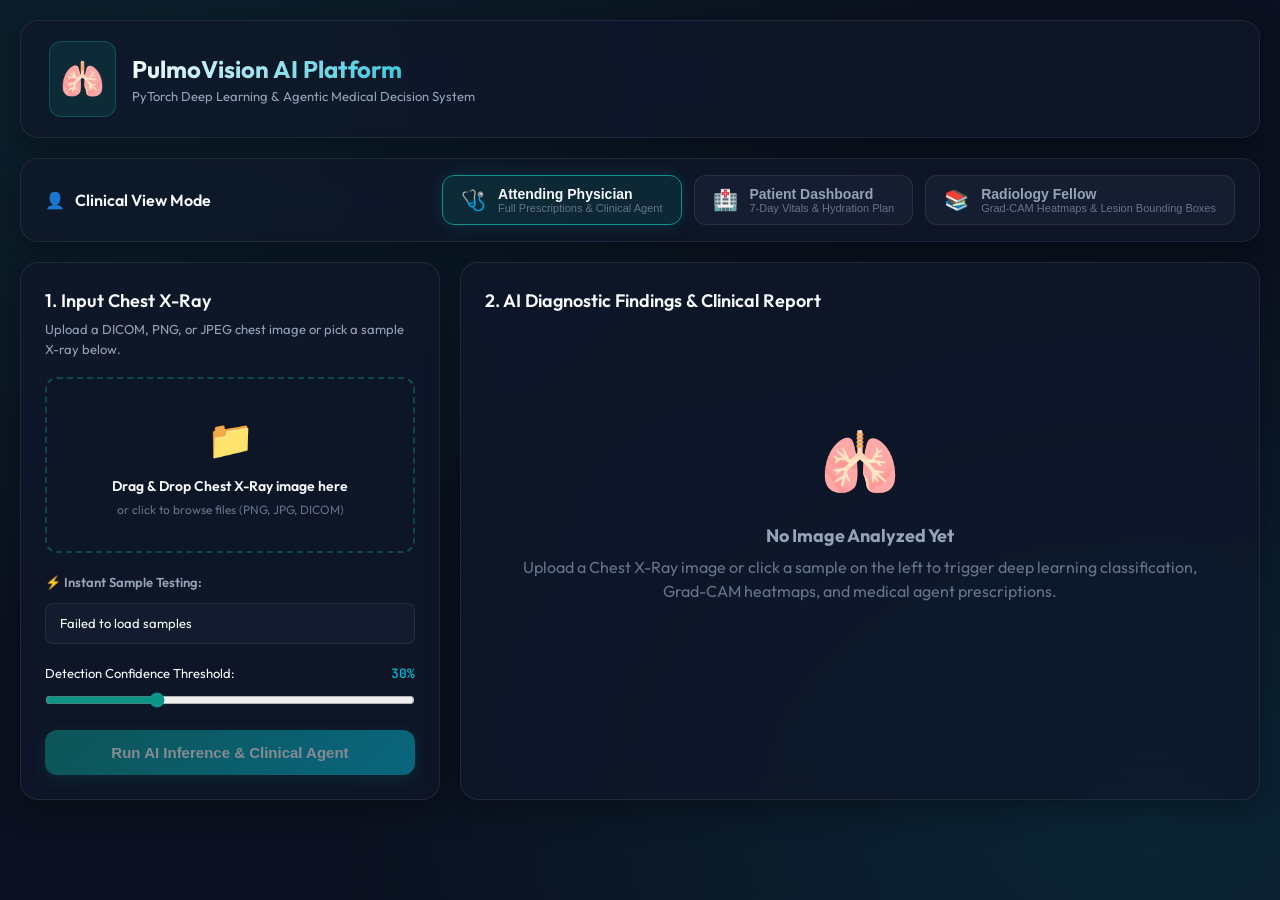
==== commit be2fab12: "Remove system status info and medical research disclaimer banner from UI" ====
--- a/frontend/index.html
+++ b/frontend/index.html
@@ -20,19 +20,7 @@
                     <p class="subtitle">PyTorch Deep Learning & Agentic Medical Decision System</p>
                 </div>
             </div>
-            <div class="system-status">
-                <span class="status-badge pulse" id="statusBadge">Connecting Backend...</span>
-                <span class="status-badge gpu" id="gpuBadge">GPU: Active</span>
-            </div>
         </header>
-
-        <!-- Clinical Disclaimer Banner -->
-        <div class="disclaimer-banner">
-            <span class="disclaimer-icon">⚠️</span>
-            <p id="medicalDisclaimer">
-                <strong>Medical Research Disclaimer:</strong> This system is an AI-assisted clinical research tool and does not replace professional diagnostic judgment by a qualified radiologist or physician.
-            </p>
-        </div>
 
         <!-- Role Selector Switcher -->
         <div class="role-selector glass-card">
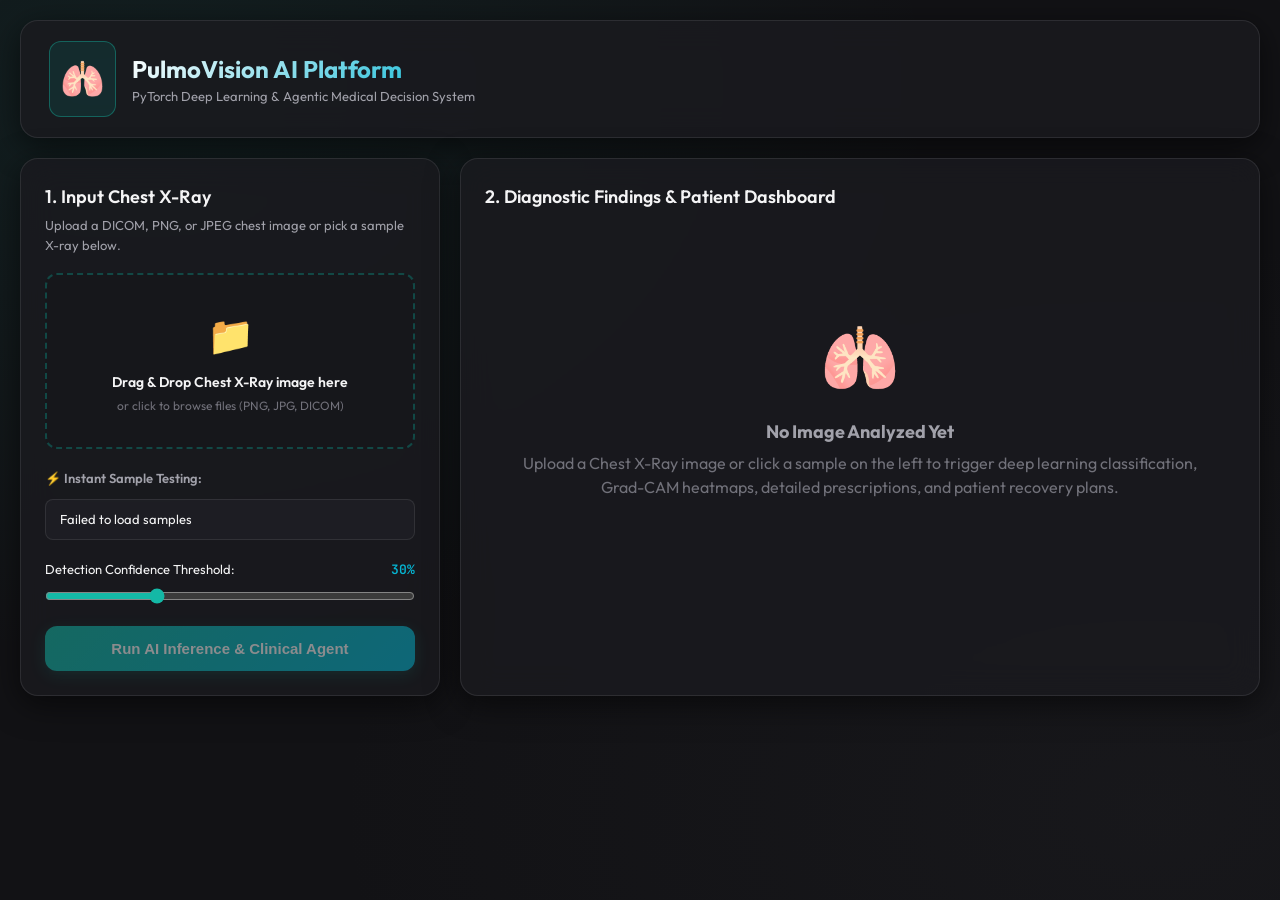
==== commit d25887b0: "feat: implement agentic AI diagnostics, Grad-CAM visualization, and clinical reporting documentation" ====
--- a/frontend/index.html
+++ b/frontend/index.html
@@ -22,37 +22,6 @@
             </div>
         </header>
 
-        <!-- Role Selector Switcher -->
-        <div class="role-selector glass-card">
-            <div class="role-header">
-                <span class="role-icon">👤</span>
-                <h3>Clinical View Mode</h3>
-            </div>
-            <div class="role-buttons">
-                <button class="role-btn active" data-role="doctor" id="roleDoctor">
-                    <span class="role-emoji">🩺</span>
-                    <div>
-                        <span class="role-name">Attending Physician</span>
-                        <span class="role-desc">Full Prescriptions & Clinical Agent</span>
-                    </div>
-                </button>
-                <button class="role-btn" data-role="patient" id="rolePatient">
-                    <span class="role-emoji">🏥</span>
-                    <div>
-                        <span class="role-name">Patient Dashboard</span>
-                        <span class="role-desc">7-Day Vitals & Hydration Plan</span>
-                    </div>
-                </button>
-                <button class="role-btn" data-role="student" id="roleStudent">
-                    <span class="role-emoji">📚</span>
-                    <div>
-                        <span class="role-name">Radiology Fellow</span>
-                        <span class="role-desc">Grad-CAM Heatmaps & Lesion Bounding Boxes</span>
-                    </div>
-                </button>
-            </div>
-        </div>
-
         <!-- Main Workspace -->
         <main class="workspace">
             <!-- Left Panel: Input & Quick Sample Selector -->
@@ -98,7 +67,7 @@
             <!-- Right Panel: Results & Multi-Tab Agentic Report -->
             <section class="results-panel glass-card" id="resultsSection">
                 <div class="results-header">
-                    <h2>2. AI Diagnostic Findings & Clinical Report</h2>
+                    <h2>2. Diagnostic Findings & Patient Dashboard</h2>
                     <button class="btn-secondary hidden" id="exportPdfBtn">🖨️ Export Clinical PDF / Print</button>
                 </div>
 
@@ -106,7 +75,7 @@
                 <div class="empty-state" id="emptyState">
                     <div class="empty-icon">🫁</div>
                     <h3>No Image Analyzed Yet</h3>
-                    <p>Upload a Chest X-Ray image or click a sample on the left to trigger deep learning classification, Grad-CAM heatmaps, and medical agent prescriptions.</p>
+                    <p>Upload a Chest X-Ray image or click a sample on the left to trigger deep learning classification, Grad-CAM heatmaps, detailed prescriptions, and patient recovery plans.</p>
                 </div>
 
                 <!-- Active Analysis Results View -->
@@ -134,91 +103,104 @@
 
                     <!-- Multi-Tab Navigation -->
                     <div class="tab-navigation">
-                        <button class="tab-btn active" data-tab="tab-findings">🔍 AI Image Findings</button>
-                        <button class="tab-btn" data-tab="tab-gradcam">🔥 Grad-CAM Heatmap</button>
-                        <button class="tab-btn" data-tab="tab-prescription">💊 Clinical Prescription</button>
-                        <button class="tab-btn" data-tab="tab-vitals">📊 7-Day Vitals Protocol</button>
-                        <button class="tab-btn" data-tab="tab-nutrition">🥗 Pulmonary Nutrition</button>
-                    </div>
-
-                    <!-- Tab 1: AI Findings & Annotated Image -->
+                        <button class="tab-btn active" data-tab="tab-findings">🔍 AI Image & Grad-CAM Heatmap</button>
+                        <button class="tab-btn" data-tab="tab-prescription">💊 Evidence-Based Prescription</button>
+                        <button class="tab-btn" data-tab="tab-vitals">🏥 Patient Recovery Dashboard</button>
+                        <button class="tab-btn" data-tab="tab-nutrition">🥗 Pulmonary Nutrition & Hydration</button>
+                    </div>
+
+                    <!-- Tab 1: AI Findings & Grad-CAM -->
                     <div class="tab-pane active" id="tab-findings">
                         <div class="image-viewer-grid">
                             <div class="image-box">
                                 <h4>Annotated Detection Bounding Boxes</h4>
                                 <img id="annotatedImage" src="" alt="Annotated X-Ray Detections">
                             </div>
-                            <div class="findings-details">
-                                <h4>Anatomical Findings & Localization</h4>
-                                <div id="findingsContainer" class="findings-container">
-                                    <p class="text-muted">No localized lesions detected.</p>
-                                </div>
-                            </div>
-                        </div>
-                    </div>
-
-                    <!-- Tab 2: Explainable AI Grad-CAM Heatmap -->
-                    <div class="tab-pane" id="tab-gradcam">
-                        <div class="image-viewer-grid">
                             <div class="image-box">
                                 <h4>Grad-CAM Saliency Decision Regions</h4>
-                                <img id="gradcamImage" src="" alt="Grad-CAM Explainable AI Heatmap">
-                            </div>
-                            <div class="gradcam-explanation">
-                                <h4>Neural Activation Saliency</h4>
-                                <p>Grad-CAM (Gradient-weighted Class Activation Mapping) visualizes the specific neural network attention regions driving the AI classification score.</p>
-                                <div class="heatmap-legend">
-                                    <span class="legend-color high"></span> High Neural Focus (Red)
-                                    <span class="legend-color medium"></span> Moderate Attention (Yellow)
-                                    <span class="legend-color low"></span> Low Relevance (Blue)
-                                </div>
-                            </div>
-                        </div>
-                    </div>
-
-                    <!-- Tab 3: Clinical Prescription -->
+                                <img id="gradcamImage" src="" alt="Grad-CAM Heatmap">
+                            </div>
+                        </div>
+                        <div class="findings-details" style="margin-top: 16px;">
+                            <h4>Anatomical Findings & Radiologist Impression</h4>
+                            <div id="clinicalSummaryBox" class="finding-card" style="margin-bottom: 12px; background: rgba(36,36,44,0.6);">
+                                <!-- Clinical summary text -->
+                            </div>
+                            <div id="findingsContainer" class="findings-container">
+                                <p class="text-muted">No localized lesions detected.</p>
+                            </div>
+                        </div>
+                    </div>
+
+                    <!-- Tab 2: Detailed Clinical Prescription -->
                     <div class="tab-pane" id="tab-prescription">
                         <div class="prescription-container">
                             <div class="rx-header">
-                                <h3>Rx Evidence-Based Medication Protocol</h3>
+                                <div>
+                                    <h3>Rx Evidence-Based Pharmacotherapy Protocol</h3>
+                                    <p class="rx-meta-subtitle" id="rxMetaSubtitle">WHO / ATS / IDSA Standard Treatment Regimen</p>
+                                </div>
                                 <span class="rx-symbol">℞</span>
                             </div>
+
+                            <div class="rx-info-banner" id="rxInfoBanner">
+                                <!-- WHO Class & ICD-10 rendered dynamically -->
+                            </div>
+
                             <div id="medicationGrid" class="medication-grid">
                                 <!-- Rendered dynamically -->
                             </div>
-                        </div>
-                    </div>
-
-                    <!-- Tab 4: 7-Day Vitals Protocol -->
+
+                            <div class="rx-footer-box" style="margin-top: 16px;">
+                                <h4>⚠️ Contraindications & Organ Function Monitoring</h4>
+                                <ul id="contraindicationsList" class="contra-list"></ul>
+                            </div>
+                        </div>
+                    </div>
+
+                    <!-- Tab 3: Patient Recovery Dashboard (Vitals & Red Flags) -->
                     <div class="tab-pane" id="tab-vitals">
                         <div class="vitals-container">
-                            <h3>7-Day Home Monitoring & Red Flag Triggers</h3>
+                            <div class="patient-dash-header">
+                                <h3>🏥 Patient Recovery Dashboard & 7-Day Vitals Log</h3>
+                                <p class="section-desc">Daily symptom tracking schedule, oxygen saturation targets, and emergency escalation thresholds.</p>
+                            </div>
+
                             <div class="red-flag-box" id="redFlagBox">
-                                <h4>🚨 Emergency Red Flag Triggers</h4>
+                                <h4>🚨 Emergency Red Flag Triggers (Seek ER Immediately)</h4>
                                 <ul id="redFlagList"></ul>
+                            </div>
+
+                            <div class="vitals-section-title" style="margin-top: 20px; margin-bottom: 10px;">
+                                <h4>7-Day Vitals & Symptom Monitoring Schedule</h4>
                             </div>
                             <div id="vitalsScheduleGrid" class="vitals-grid">
                                 <!-- Rendered dynamically -->
                             </div>
-                        </div>
-                    </div>
-
-                    <!-- Tab 5: Pulmonary Nutrition & Hydration Plan -->
+
+                            <div class="home-care-box" style="margin-top: 20px;">
+                                <h4>🏡 Patient Home Care Guidelines & Daily Routine</h4>
+                                <ul id="homeCareList" class="home-care-list"></ul>
+                            </div>
+                        </div>
+                    </div>
+
+                    <!-- Tab 4: Pulmonary Nutrition & Hydration Plan -->
                     <div class="tab-pane" id="tab-nutrition">
                         <div class="nutrition-container">
-                            <h3>Pulmonary Nutrition & Anti-Inflammatory Guidelines</h3>
+                            <h3>Pulmonary Nutrition & Anti-Inflammatory Recovery Guidelines</h3>
                             <div class="targets-banner">
                                 <div class="target-item">
-                                    <span class="target-label">Hydration Target</span>
+                                    <span class="target-label">Daily Hydration Target</span>
                                     <span class="target-val" id="hydrationVal">3.0 Liters/day</span>
                                 </div>
                                 <div class="target-item">
-                                    <span class="target-label">Protein Target</span>
+                                    <span class="target-label">Protein Target (Tissue Repair)</span>
                                     <span class="target-val" id="proteinVal">1.2 - 1.5 g/kg/day</span>
                                 </div>
                             </div>
                             <div id="pillarsGrid" class="pillars-grid"></div>
-                            <h4>Suggested Daily Meal Schedule</h4>
+                            <h4 style="margin-top: 18px; margin-bottom: 10px;">Suggested Daily Recovery Meal Schedule</h4>
                             <div id="mealGrid" class="meal-grid"></div>
                         </div>
                     </div>
--- a/frontend/style.css
+++ b/frontend/style.css
@@ -3,22 +3,22 @@
    ───────────────────────────────────────────────────────────── */
 
 :root {
-    --bg-main: #0b1120;
-    --bg-card: rgba(15, 23, 42, 0.75);
-    --bg-card-hover: rgba(30, 41, 59, 0.85);
-    --border-glass: rgba(255, 255, 255, 0.08);
-    --border-accent: rgba(13, 148, 136, 0.4);
-
-    --primary-teal: #0d9488;
+    --bg-main: #121215;
+    --bg-card: rgba(26, 26, 31, 0.82);
+    --bg-card-hover: rgba(38, 38, 45, 0.90);
+    --border-glass: rgba(255, 255, 255, 0.09);
+    --border-accent: rgba(20, 184, 166, 0.4);
+
+    --primary-teal: #14b8a6;
     --primary-cyan: #06b6d4;
-    --accent-blue: #3b82f6;
+    --accent-emerald: #10b981;
     --rose-danger: #f43f5e;
     --emerald-success: #10b981;
     --amber-warning: #f59e0b;
 
-    --text-primary: #f8fafc;
-    --text-secondary: #94a3b8;
-    --text-muted: #64748b;
+    --text-primary: #f4f4f5;
+    --text-secondary: #a1a1aa;
+    --text-muted: #71717a;
 
     --font-sans: 'Outfit', -apple-system, BlinkMacSystemFont, sans-serif;
     --font-mono: 'JetBrains Mono', monospace;
@@ -28,7 +28,7 @@
     --radius-lg: 18px;
     --radius-xl: 24px;
 
-    --shadow-glass: 0 8px 32px 0 rgba(0, 0, 0, 0.37);
+    --shadow-glass: 0 8px 32px 0 rgba(0, 0, 0, 0.55);
     --transition-fast: all 0.2s cubic-bezier(0.4, 0, 0.2, 1);
     --transition-normal: all 0.3s cubic-bezier(0.4, 0, 0.2, 1);
 }
@@ -45,8 +45,8 @@
     color: var(--text-primary);
     min-height: 100vh;
     background-image: 
-        radial-gradient(at 10% 10%, rgba(13, 148, 136, 0.12) 0px, transparent 50%),
-        radial-gradient(at 90% 90%, rgba(6, 182, 212, 0.12) 0px, transparent 50%);
+        radial-gradient(at 10% 10%, rgba(20, 184, 166, 0.08) 0px, transparent 50%),
+        radial-gradient(at 90% 90%, rgba(63, 63, 70, 0.12) 0px, transparent 50%);
     background-attachment: fixed;
     line-height: 1.5;
     padding: 20px;
@@ -118,7 +118,7 @@
     font-size: 12px;
     font-weight: 600;
     border: 1px solid var(--border-glass);
-    background: rgba(15, 23, 42, 0.6);
+    background: rgba(28, 28, 33, 0.7);
 }
 
 .status-badge.pulse {
@@ -149,71 +149,133 @@
     font-size: 18px;
 }
 
-/* Role Selector */
+/* Role Selector Switcher */
 .role-selector {
-    padding: 16px 24px;
-
+    padding: 18px 24px;
     display: flex;
     align-items: center;
     justify-content: space-between;
+    gap: 20px;
+    background: var(--bg-card);
+    border: 1px solid var(--border-glass);
 }
 
 .role-header {
     display: flex;
+    flex-direction: column;
+    gap: 4px;
+}
+
+.role-title-box {
+    display: flex;
     align-items: center;
     gap: 10px;
+}
+
+.role-title-box .role-icon {
+    font-size: 20px;
+    background: rgba(255, 255, 255, 0.05);
+    padding: 6px;
+    border-radius: var(--radius-sm);
+    border: 1px solid var(--border-glass);
 }
 
 .role-header h3 {
     font-size: 16px;
-    font-weight: 600;
+    font-weight: 700;
+    letter-spacing: -0.2px;
+    color: var(--text-primary);
+}
+
+.view-mode-badge {
+    font-size: 11px;
+    font-weight: 600;
+    color: var(--primary-teal);
+    text-transform: uppercase;
+    letter-spacing: 0.8px;
+    opacity: 0.85;
 }
 
 .role-buttons {
     display: flex;
     gap: 12px;
+    flex-wrap: wrap;
 }
 
 .role-btn {
-    display: flex;
-    align-items: center;
-    gap: 12px;
-    padding: 10px 18px;
-    background: rgba(30, 41, 59, 0.5);
-    border: 1px solid var(--border-glass);
+    position: relative;
+    display: flex;
+    align-items: center;
+    gap: 14px;
+    padding: 12px 20px;
+    background: rgba(34, 34, 40, 0.7);
+    border: 1px solid rgba(255, 255, 255, 0.07);
     border-radius: var(--radius-md);
     color: var(--text-secondary);
     cursor: pointer;
-    transition: var(--transition-fast);
+    transition: var(--transition-normal);
     text-align: left;
 }
 
 .role-btn:hover {
-    background: rgba(30, 41, 59, 0.8);
-    border-color: var(--primary-teal);
+    background: rgba(46, 46, 54, 0.9);
+    border-color: rgba(20, 184, 166, 0.4);
+    color: var(--text-primary);
+    transform: translateY(-1px);
 }
 
 .role-btn.active {
-    background: rgba(13, 148, 136, 0.15);
+    background: rgba(20, 184, 166, 0.12);
     border-color: var(--primary-teal);
     color: var(--text-primary);
-    box-shadow: 0 0 16px rgba(13, 148, 136, 0.2);
+    box-shadow: 0 4px 20px rgba(20, 184, 166, 0.25);
+}
+
+.role-icon-wrapper {
+    position: relative;
+    display: flex;
+    align-items: center;
+    justify-content: center;
 }
 
 .role-emoji {
-    font-size: 20px;
+    font-size: 22px;
+}
+
+.active-dot {
+    position: absolute;
+    top: -2px;
+    right: -4px;
+    width: 8px;
+    height: 8px;
+    border-radius: 50%;
+    background: var(--primary-teal);
+    box-shadow: 0 0 8px var(--primary-teal);
+    opacity: 0;
+    transform: scale(0);
+    transition: var(--transition-fast);
+}
+
+.role-btn.active .active-dot {
+    opacity: 1;
+    transform: scale(1);
+}
+
+.role-info {
+    display: flex;
+    flex-direction: column;
 }
 
 .role-name {
-    display: block;
-    font-weight: 600;
+    font-weight: 700;
     font-size: 14px;
+    color: var(--text-primary);
 }
 
 .role-desc {
-    display: block;
     font-size: 11px;
     color: var(--text-muted);
+    margin-top: 1px;
 }
 
 /* Main Workspace Grid */
@@ -243,7 +305,7 @@
     border-radius: var(--radius-md);
     padding: 32px 20px;
     text-align: center;
-    background: rgba(15, 23, 42, 0.4);
+    background: rgba(22, 22, 26, 0.5);
     transition: var(--transition-normal);
     cursor: pointer;
 }
@@ -305,7 +367,7 @@
     justify-content: space-between;
     align-items: center;
     padding: 10px 14px;
-    background: rgba(30, 41, 59, 0.4);
+    background: rgba(36, 36, 42, 0.5);
     border: 1px solid var(--border-glass);
     border-radius: var(--radius-sm);
     cursor: pointer;
@@ -385,7 +447,7 @@
 
 .btn-secondary {
     padding: 8px 16px;
-    background: rgba(30, 41, 59, 0.6);
+    background: rgba(36, 36, 42, 0.6);
     border: 1px solid var(--border-glass);
     border-radius: var(--radius-sm);
     color: var(--text-primary);
@@ -395,7 +457,7 @@
 }
 
 .btn-secondary:hover {
-    background: rgba(30, 41, 59, 0.9);
+    background: rgba(48, 48, 56, 0.9);
     border-color: var(--primary-cyan);
 }
 
@@ -439,7 +501,7 @@
 }
 
 .metric-card {
-    background: rgba(30, 41, 59, 0.4);
+    background: rgba(32, 32, 38, 0.6);
     border: 1px solid var(--border-glass);
     border-radius: var(--radius-md);
     padding: 16px;
@@ -572,7 +634,7 @@
 
 .finding-card {
     padding: 12px 16px;
-    background: rgba(30, 41, 59, 0.4);
+    background: rgba(32, 32, 38, 0.6);
     border-left: 4px solid var(--primary-cyan);
     border-radius: var(--radius-sm);
     font-size: 13px;
@@ -603,7 +665,7 @@
 
 /* Prescription Protocol */
 .prescription-container {
-    background: rgba(30, 41, 59, 0.3);
+    background: rgba(28, 28, 33, 0.5);
     border: 1px solid var(--border-glass);
     border-radius: var(--radius-md);
     padding: 20px;
@@ -632,7 +694,7 @@
 
 .med-card {
     padding: 14px;
-    background: rgba(15, 23, 42, 0.6);
+    background: rgba(22, 22, 26, 0.7);
     border: 1px solid var(--border-glass);
     border-radius: var(--radius-sm);
 }
